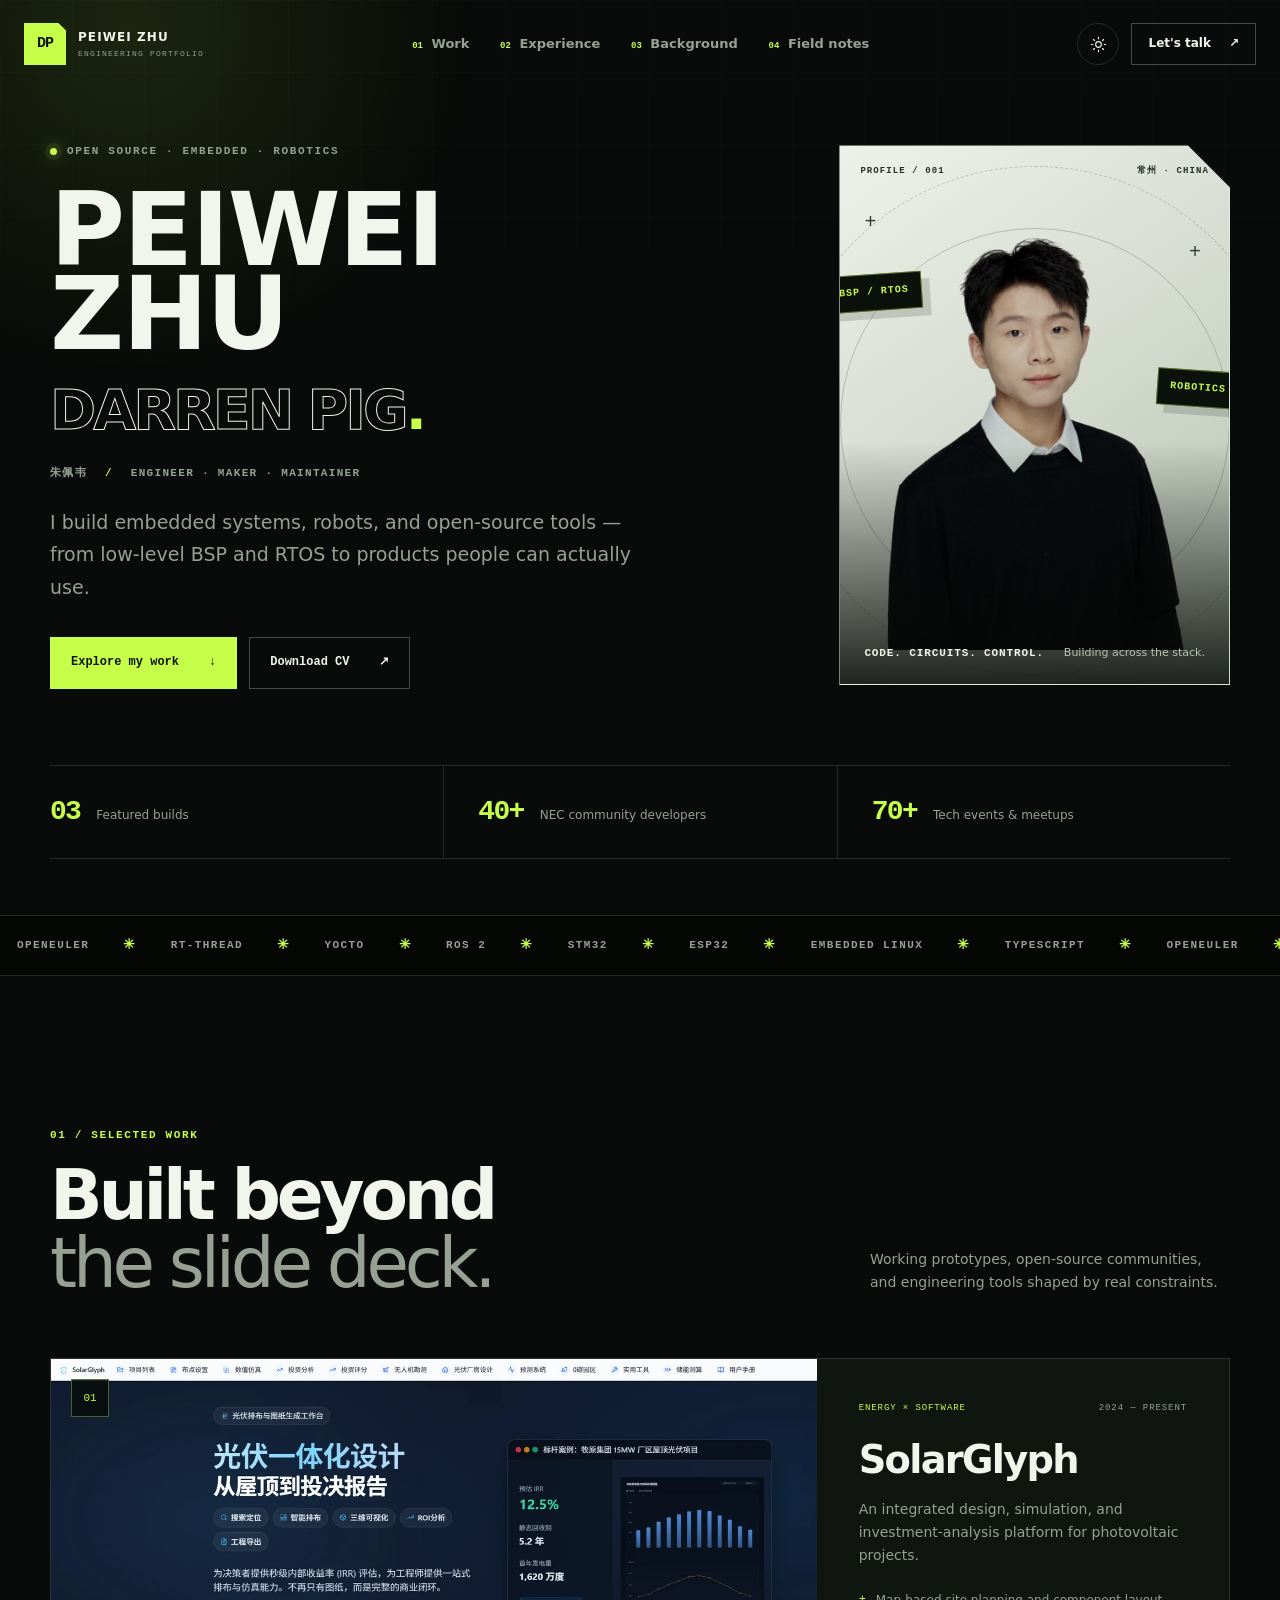
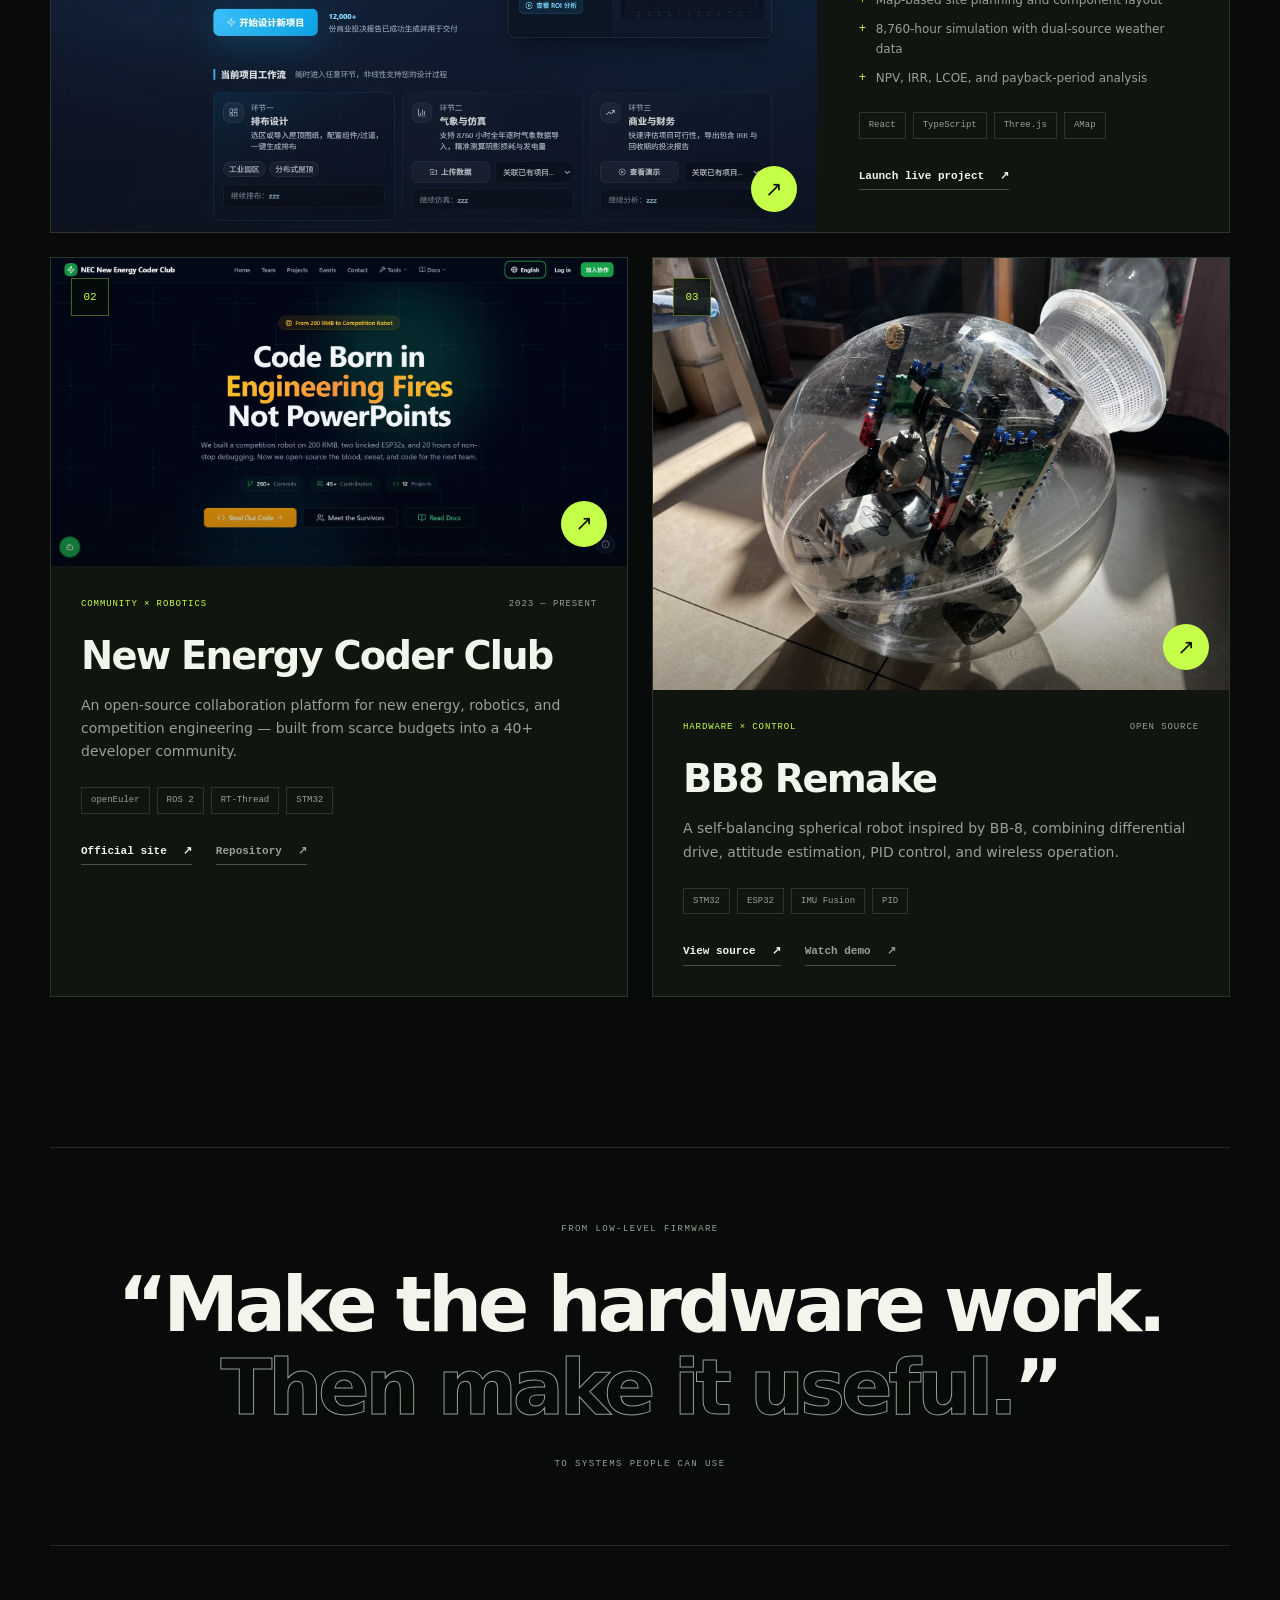
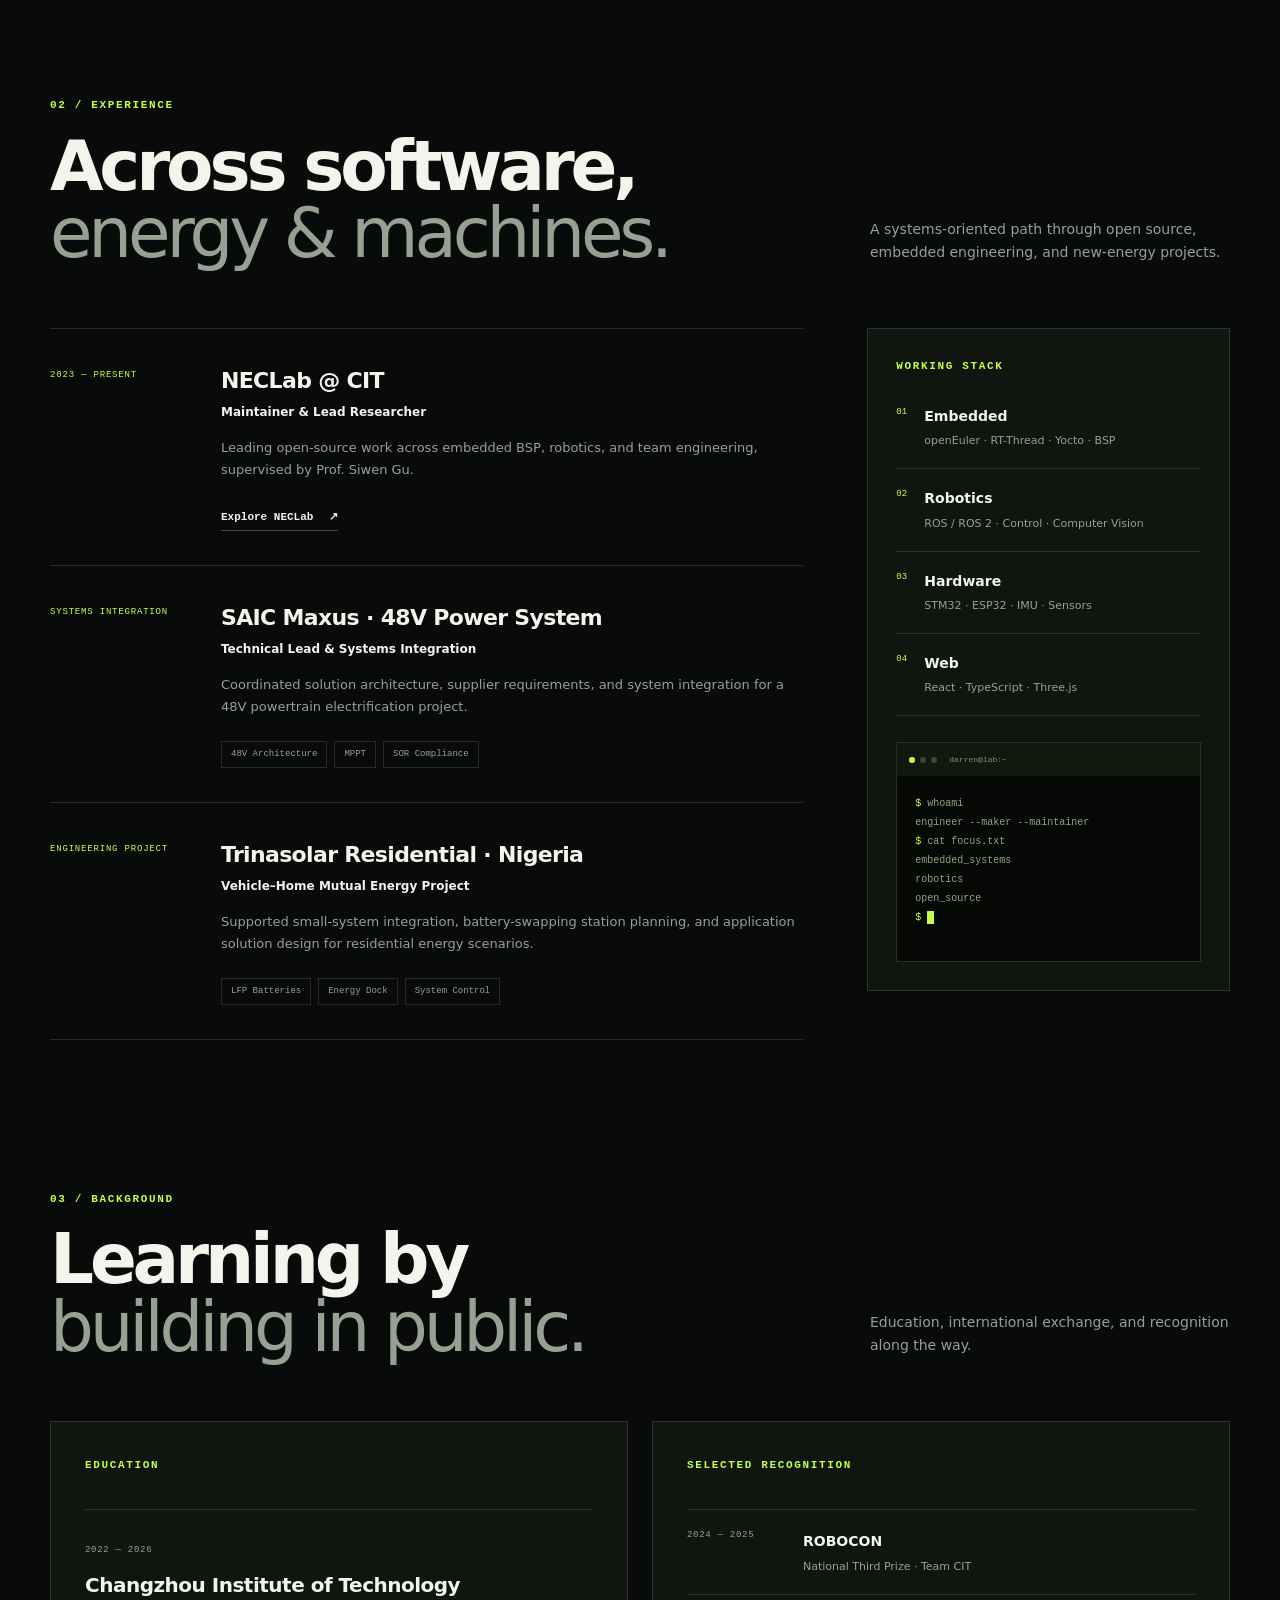
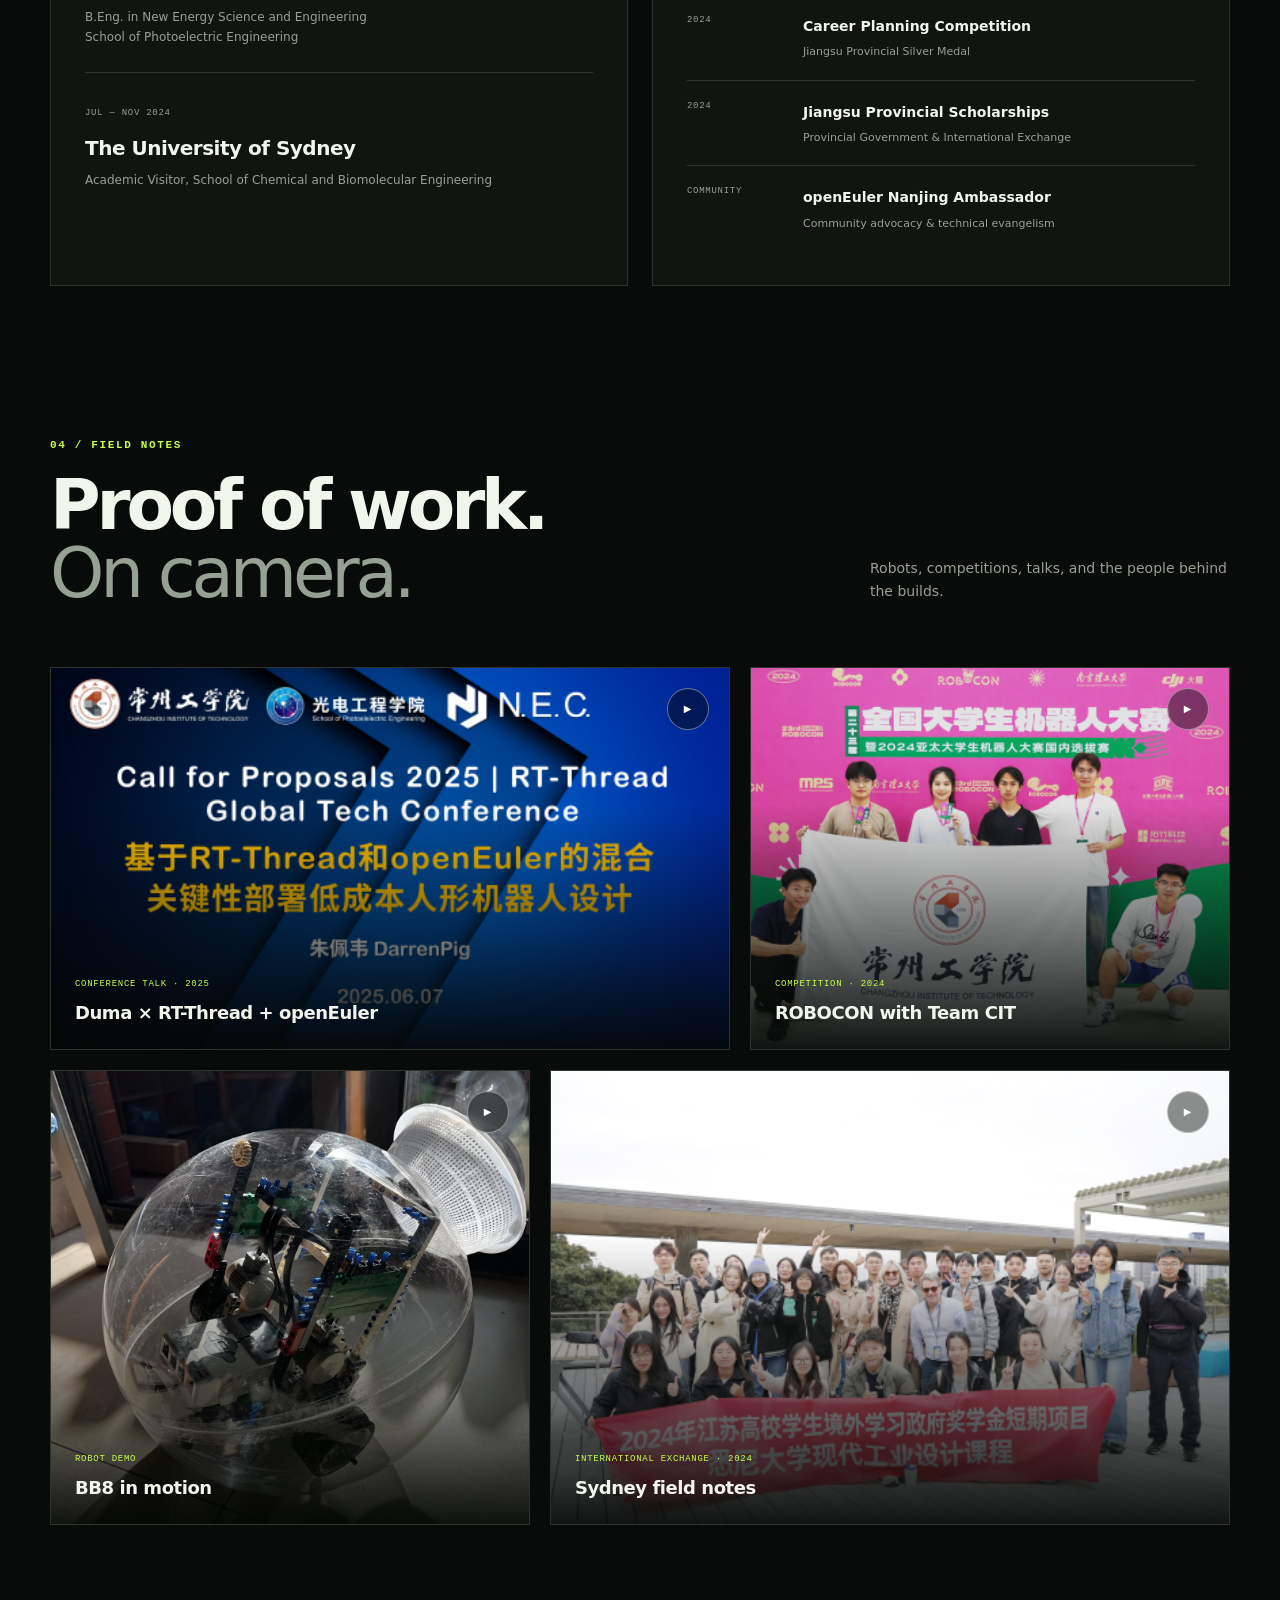
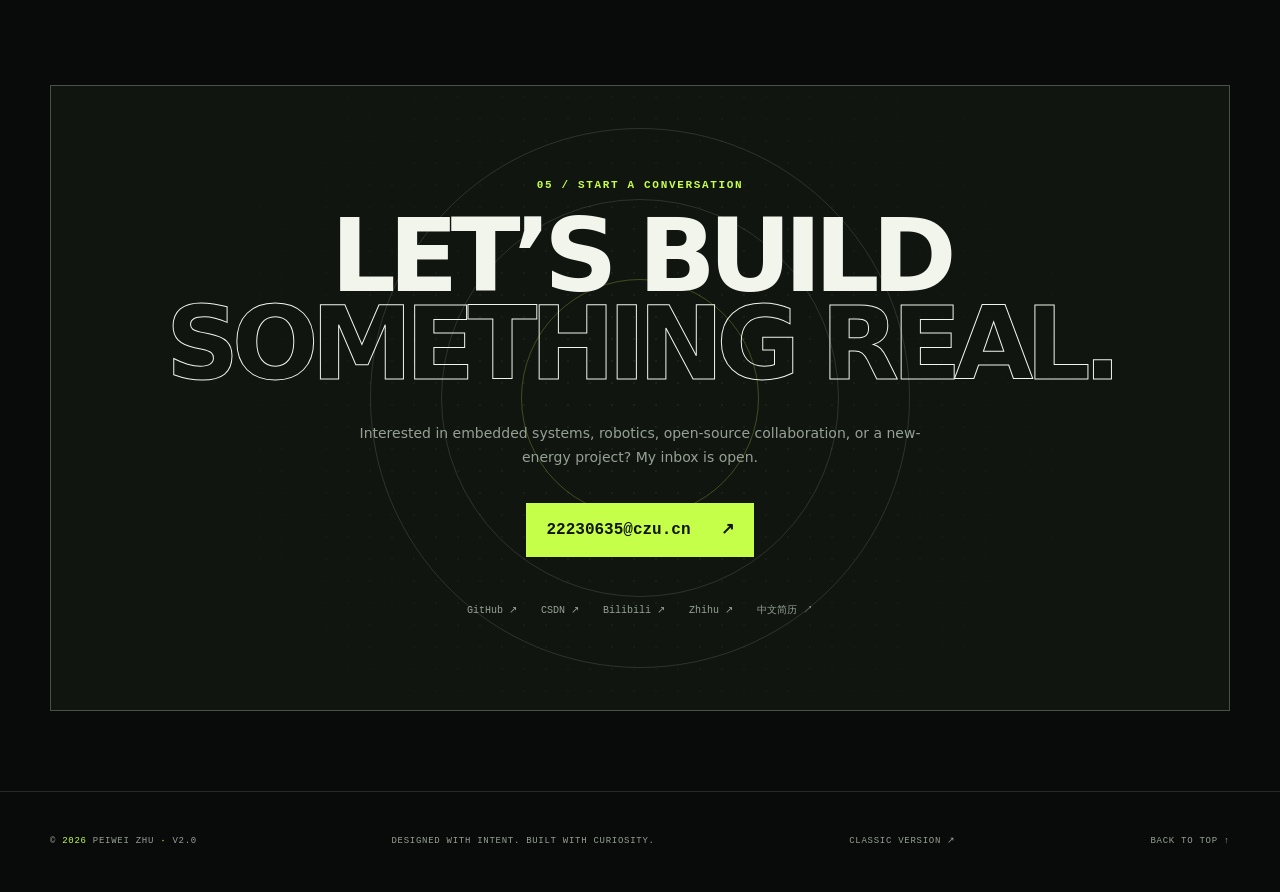
==== v2/index.html @ 0e28ee90 "feat: publish V2 homepage at /v2/" ====
<!doctype html>
<html lang="en" data-theme="dark">
<head>
  <meta charset="utf-8">
  <meta name="viewport" content="width=device-width, initial-scale=1">
  <meta name="theme-color" content="#080b09">
  <meta name="description" content="Peiwei Zhu (Darren Pig) builds embedded systems, robots, and open-source tools across BSP, RTOS, openEuler, RT-Thread, and new energy.">
  <meta name="keywords" content="Peiwei Zhu, Darren Pig, 朱佩韦, Embedded BSP, Robotics, openEuler, RT-Thread, Yocto, New Energy">
  <meta property="og:type" content="website">
  <meta property="og:title" content="Peiwei Zhu — Embedded Systems & Robotics">
  <meta property="og:description" content="Code. Circuits. Control. Explore selected engineering builds by Peiwei Zhu (Darren Pig).">
  <meta property="og:url" content="https://darrenpig.github.io/v2/">
  <meta property="og:image" content="https://darrenpig.github.io/v2/assets/portrait.jpg">
  <meta name="twitter:card" content="summary_large_image">
  <link rel="canonical" href="https://darrenpig.github.io/v2/">
  <link rel="icon" href="assets/favicon.svg" type="image/svg+xml">
  <link rel="preload" href="assets/portrait.jpg" as="image">
  <link rel="stylesheet" href="styles.css">
  <title>Peiwei Zhu — Embedded Systems & Robotics</title>
  <script>
    document.documentElement.classList.add('js');
    try {
      const saved = localStorage.getItem('darren-theme');
      if (saved) document.documentElement.dataset.theme = saved;
    } catch (_) {}
  </script>
  <script defer src="script.js" onerror="document.documentElement.classList.remove('js')"></script>
</head>
<body>
  <a class="skip-link" href="#main">Skip to content</a>
  <div class="scroll-progress" aria-hidden="true"></div>
  <div class="page-grid" aria-hidden="true"></div>
  <div class="cursor-glow" aria-hidden="true"></div>

  <header class="site-header">
    <div class="nav-shell">
      <a class="brand" href="#top" aria-label="Peiwei Zhu, back to top">
        <span class="brand-mark">DP</span>
        <span class="brand-copy">PEIWEI ZHU<small>ENGINEERING PORTFOLIO</small></span>
      </a>
      <nav class="primary-nav" id="primary-nav" aria-label="Primary navigation">
        <a href="#work"><span>01</span> Work</a>
        <a href="#experience"><span>02</span> Experience</a>
        <a href="#background"><span>03</span> Background</a>
        <a href="#field-notes"><span>04</span> Field notes</a>
      </nav>
      <div class="nav-actions">
        <button class="icon-button theme-toggle" type="button" aria-label="Switch to light theme" title="Switch theme">
          <svg class="theme-sun" viewBox="0 0 24 24" aria-hidden="true"><circle cx="12" cy="12" r="4"/><path d="M12 2v2M12 20v2M4.93 4.93l1.42 1.42M17.66 17.66l1.41 1.41M2 12h2M20 12h2M4.93 19.07l1.42-1.42M17.66 6.34l1.41-1.41"/></svg>
          <svg class="theme-moon" viewBox="0 0 24 24" aria-hidden="true"><path d="M21 12.8A9 9 0 1 1 11.2 3 7 7 0 0 0 21 12.8Z"/></svg>
        </button>
        <a class="nav-contact" href="#contact">Let's talk <span aria-hidden="true">↗</span></a>
        <button class="menu-toggle" type="button" aria-expanded="false" aria-controls="primary-nav" aria-label="Open menu">
          <span></span><span></span>
        </button>
      </div>
    </div>
  </header>

  <main id="main">
    <section class="hero shell" id="top" aria-labelledby="hero-title">
      <div class="hero-copy reveal">
        <p class="eyebrow"><span class="status-dot"></span> OPEN SOURCE · EMBEDDED · ROBOTICS</p>
        <h1 id="hero-title">
          <span class="hero-name">PEIWEI<br>ZHU</span>
          <span class="hero-alias">DARREN PIG<span class="accent">.</span></span>
        </h1>
        <p class="hero-chinese">朱佩韦 <span>/</span> ENGINEER · MAKER · MAINTAINER</p>
        <p class="hero-intro">I build embedded systems, robots, and open-source tools — from low-level BSP and RTOS to products people can actually use.</p>
        <div class="hero-actions">
          <a class="button button-primary" href="#work">Explore my work <span aria-hidden="true">↓</span></a>
          <a class="button button-ghost" href="https://darrenpig.github.io/files/Peiwei.%20Zhu-resume.pdf" target="_blank" rel="noopener">Download CV <span aria-hidden="true">↗</span></a>
        </div>
      </div>

      <div class="hero-visual reveal" data-delay="120">
        <div class="portrait-card" data-spotlight>
          <div class="portrait-topline"><span>PROFILE / 001</span><span>常州 · CHINA</span></div>
          <div class="portrait-orbit orbit-one" aria-hidden="true"></div>
          <div class="portrait-orbit orbit-two" aria-hidden="true"></div>
          <div class="portrait-cross cross-one" aria-hidden="true">+</div>
          <div class="portrait-cross cross-two" aria-hidden="true">+</div>
          <img class="portrait" src="assets/portrait.jpg" width="500" height="500" alt="Portrait of Peiwei Zhu">
          <div class="floating-tag tag-bsp">BSP / RTOS</div>
          <div class="floating-tag tag-robotics">ROBOTICS</div>
          <div class="portrait-caption"><strong>CODE. CIRCUITS. CONTROL.</strong><span>Building across the stack.</span></div>
        </div>
      </div>

      <dl class="hero-stats reveal" data-delay="200">
        <div><dt><span data-counter="3" data-pad="2">03</span></dt><dd>Featured builds</dd></div>
        <div><dt><span data-counter="40">40</span>+</dt><dd>NEC community developers</dd></div>
        <div><dt><span data-counter="70">70</span>+</dt><dd>Tech events & meetups</dd></div>
      </dl>
    </section>

    <div class="tech-ticker" aria-label="Technologies I work with">
      <div class="ticker-track">
        <div class="ticker-group">
          <span>OPENEULER</span><i>✳</i><span>RT-THREAD</span><i>✳</i><span>YOCTO</span><i>✳</i><span>ROS 2</span><i>✳</i><span>STM32</span><i>✳</i><span>ESP32</span><i>✳</i><span>EMBEDDED LINUX</span><i>✳</i><span>TYPESCRIPT</span><i>✳</i>
        </div>
        <div class="ticker-group" aria-hidden="true">
          <span>OPENEULER</span><i>✳</i><span>RT-THREAD</span><i>✳</i><span>YOCTO</span><i>✳</i><span>ROS 2</span><i>✳</i><span>STM32</span><i>✳</i><span>ESP32</span><i>✳</i><span>EMBEDDED LINUX</span><i>✳</i><span>TYPESCRIPT</span><i>✳</i>
        </div>
      </div>
    </div>

    <section class="section shell" id="work" aria-labelledby="work-title">
      <header class="section-header reveal">
        <div><p class="section-kicker">01 / SELECTED WORK</p><h2 id="work-title">Built beyond<br><span>the slide deck.</span></h2></div>
        <p>Working prototypes, open-source communities, and engineering tools shaped by real constraints.</p>
      </header>

      <div class="project-grid">
        <article class="project-card project-featured reveal" data-spotlight>
          <a class="project-media" href="https://solarglyph.newenergycoder.club/" target="_blank" rel="noopener" aria-label="Open SolarGlyph live demo">
            <img src="assets/solarglyph.webp" width="1600" height="858" alt="SolarGlyph photovoltaic design and simulation dashboard" loading="lazy">
            <span class="project-number">01</span><span class="media-arrow" aria-hidden="true">↗</span>
          </a>
          <div class="project-body">
            <p class="project-meta"><span>ENERGY × SOFTWARE</span><span>2024 — PRESENT</span></p>
            <h3>SolarGlyph</h3>
            <p class="project-lead">An integrated design, simulation, and investment-analysis platform for photovoltaic projects.</p>
            <ul class="project-highlights">
              <li>Map-based site planning and component layout</li>
              <li>8,760-hour simulation with dual-source weather data</li>
              <li>NPV, IRR, LCOE, and payback-period analysis</li>
            </ul>
            <div class="tag-list"><span>React</span><span>TypeScript</span><span>Three.js</span><span>AMap</span></div>
            <a class="text-link" href="https://solarglyph.newenergycoder.club/" target="_blank" rel="noopener">Launch live project <span aria-hidden="true">↗</span></a>
          </div>
        </article>

        <article class="project-card reveal" data-spotlight>
          <a class="project-media" href="https://www.newenergycoder.club/" target="_blank" rel="noopener" aria-label="Open New Energy Coder Club website">
            <img src="assets/nec.webp" width="1600" height="857" alt="New Energy Coder Club open-source community website" loading="lazy">
            <span class="project-number">02</span><span class="media-arrow" aria-hidden="true">↗</span>
          </a>
          <div class="project-body">
            <p class="project-meta"><span>COMMUNITY × ROBOTICS</span><span>2023 — PRESENT</span></p>
            <h3>New Energy Coder Club</h3>
            <p>An open-source collaboration platform for new energy, robotics, and competition engineering — built from scarce budgets into a 40+ developer community.</p>
            <div class="tag-list"><span>openEuler</span><span>ROS 2</span><span>RT-Thread</span><span>STM32</span></div>
            <div class="project-links">
              <a class="text-link" href="https://www.newenergycoder.club/" target="_blank" rel="noopener">Official site <span aria-hidden="true">↗</span></a>
              <a class="text-link muted-link" href="https://gitee.com/darrenpig/new_energy_coder_club" target="_blank" rel="noopener">Repository <span aria-hidden="true">↗</span></a>
            </div>
          </div>
        </article>

        <article class="project-card reveal" data-delay="100" data-spotlight>
          <a class="project-media" href="https://github.com/Darrenpig/BB8-Remake" target="_blank" rel="noopener" aria-label="Open BB8 Remake repository">
            <img src="assets/bb8.webp" width="1600" height="1200" alt="BB-8 spherical robot hardware prototype" loading="lazy">
            <span class="project-number">03</span><span class="media-arrow" aria-hidden="true">↗</span>
          </a>
          <div class="project-body">
            <p class="project-meta"><span>HARDWARE × CONTROL</span><span>OPEN SOURCE</span></p>
            <h3>BB8 Remake</h3>
            <p>A self-balancing spherical robot inspired by BB-8, combining differential drive, attitude estimation, PID control, and wireless operation.</p>
            <div class="tag-list"><span>STM32</span><span>ESP32</span><span>IMU Fusion</span><span>PID</span></div>
            <div class="project-links">
              <a class="text-link" href="https://github.com/Darrenpig/BB8-Remake" target="_blank" rel="noopener">View source <span aria-hidden="true">↗</span></a>
              <a class="text-link muted-link" href="https://www.bilibili.com/video/BV1PV4y197Zo/" target="_blank" rel="noopener">Watch demo <span aria-hidden="true">↗</span></a>
            </div>
          </div>
        </article>
      </div>
    </section>

    <section class="statement shell reveal" aria-label="Engineering philosophy">
      <p>FROM LOW-LEVEL FIRMWARE</p>
      <blockquote>“Make the hardware work.<br><span>Then make it useful.</span>”</blockquote>
      <p>TO SYSTEMS PEOPLE CAN USE</p>
    </section>

    <section class="section shell" id="experience" aria-labelledby="experience-title">
      <header class="section-header reveal">
        <div><p class="section-kicker">02 / EXPERIENCE</p><h2 id="experience-title">Across software,<br><span>energy & machines.</span></h2></div>
        <p>A systems-oriented path through open source, embedded engineering, and new-energy projects.</p>
      </header>
      <div class="experience-layout">
        <div class="timeline">
          <article class="timeline-item reveal">
            <p class="timeline-date">2023 — PRESENT</p>
            <div><h3>NECLab @ CIT</h3><p class="role">Maintainer & Lead Researcher</p><p>Leading open-source work across embedded BSP, robotics, and team engineering, supervised by Prof. Siwen Gu.</p><a class="text-link" href="https://gitee.com/darrenpig/new_energy_coder_club" target="_blank" rel="noopener">Explore NECLab <span aria-hidden="true">↗</span></a></div>
          </article>
          <article class="timeline-item reveal">
            <p class="timeline-date">SYSTEMS INTEGRATION</p>
            <div><h3>SAIC Maxus · 48V Power System</h3><p class="role">Technical Lead & Systems Integration</p><p>Coordinated solution architecture, supplier requirements, and system integration for a 48V powertrain electrification project.</p><div class="tag-list"><span>48V Architecture</span><span>MPPT</span><span>SOR Compliance</span></div></div>
          </article>
          <article class="timeline-item reveal">
            <p class="timeline-date">ENGINEERING PROJECT</p>
            <div><h3>Trinasolar Residential · Nigeria</h3><p class="role">Vehicle–Home Mutual Energy Project</p><p>Supported small-system integration, battery-swapping station planning, and application solution design for residential energy scenarios.</p><div class="tag-list"><span>LFP Batteries</span><span>Energy Dock</span><span>System Control</span></div></div>
          </article>
        </div>
        <aside class="stack-panel reveal" data-delay="120">
          <p class="section-kicker">WORKING STACK</p>
          <div class="stack-row"><span>01</span><strong>Embedded</strong><p>openEuler · RT-Thread · Yocto · BSP</p></div>
          <div class="stack-row"><span>02</span><strong>Robotics</strong><p>ROS / ROS 2 · Control · Computer Vision</p></div>
          <div class="stack-row"><span>03</span><strong>Hardware</strong><p>STM32 · ESP32 · IMU · Sensors</p></div>
          <div class="stack-row"><span>04</span><strong>Web</strong><p>React · TypeScript · Three.js</p></div>
          <div class="terminal" aria-label="Terminal-style profile summary">
            <div class="terminal-bar"><i></i><i></i><i></i><span>darren@lab:~</span></div>
            <code><span>$</span> whoami<br>engineer --maker --maintainer<br><span>$</span> cat focus.txt<br>embedded_systems<br>robotics<br>open_source<br><span>$</span> <b class="terminal-cursor"></b></code>
          </div>
        </aside>
      </div>
    </section>

    <section class="section shell" id="background" aria-labelledby="background-title">
      <header class="section-header reveal">
        <div><p class="section-kicker">03 / BACKGROUND</p><h2 id="background-title">Learning by<br><span>building in public.</span></h2></div>
        <p>Education, international exchange, and recognition along the way.</p>
      </header>
      <div class="background-grid">
        <article class="background-card reveal" data-spotlight>
          <p class="card-label">EDUCATION</p>
          <div class="background-item"><span>2022 — 2026</span><h3>Changzhou Institute of Technology</h3><p>B.Eng. in New Energy Science and Engineering<br>School of Photoelectric Engineering</p></div>
          <div class="background-item"><span>JUL — NOV 2024</span><h3>The University of Sydney</h3><p>Academic Visitor, School of Chemical and Biomolecular Engineering</p></div>
        </article>
        <article class="background-card reveal" data-delay="100" data-spotlight>
          <p class="card-label">SELECTED RECOGNITION</p>
          <ul class="award-list">
            <li><span>2024 — 2025</span><div><strong>ROBOCON</strong><p>National Third Prize · Team CIT</p></div></li>
            <li><span>2024</span><div><strong>Career Planning Competition</strong><p>Jiangsu Provincial Silver Medal</p></div></li>
            <li><span>2024</span><div><strong>Jiangsu Provincial Scholarships</strong><p>Provincial Government & International Exchange</p></div></li>
            <li><span>COMMUNITY</span><div><strong>openEuler Nanjing Ambassador</strong><p>Community advocacy & technical evangelism</p></div></li>
          </ul>
        </article>
      </div>
    </section>

    <section class="section shell" id="field-notes" aria-labelledby="notes-title">
      <header class="section-header reveal">
        <div><p class="section-kicker">04 / FIELD NOTES</p><h2 id="notes-title">Proof of work.<br><span>On camera.</span></h2></div>
        <p>Robots, competitions, talks, and the people behind the builds.</p>
      </header>
      <div class="media-grid">
        <a class="media-card media-wide reveal" href="https://www.bilibili.com/video/BV13vMczoEGP" target="_blank" rel="noopener">
          <img src="assets/duma.png" width="500" height="281" alt="Duma humanoid robot conference presentation" loading="lazy"><span class="media-overlay"><small>CONFERENCE TALK · 2025</small><strong>Duma × RT-Thread + openEuler</strong></span><span class="play-button" aria-hidden="true">▶</span>
        </a>
        <a class="media-card reveal" data-delay="80" href="https://www.bilibili.com/video/BV19KHQejEms/" target="_blank" rel="noopener">
          <img src="assets/robocon.png" width="500" height="333" alt="CIT team at the 2024 ROBOCON competition" loading="lazy"><span class="media-overlay"><small>COMPETITION · 2024</small><strong>ROBOCON with Team CIT</strong></span><span class="play-button" aria-hidden="true">▶</span>
        </a>
        <a class="media-card reveal" href="https://www.bilibili.com/video/BV1PV4y197Zo/" target="_blank" rel="noopener">
          <img src="assets/bb8.webp" width="1600" height="1200" alt="BB-8 robot motion-control demonstration" loading="lazy"><span class="media-overlay"><small>ROBOT DEMO</small><strong>BB8 in motion</strong></span><span class="play-button" aria-hidden="true">▶</span>
        </a>
        <a class="media-card media-wide reveal" data-delay="80" href="https://www.bilibili.com/video/BV1hgHQeCEQu/" target="_blank" rel="noopener">
          <img src="assets/sydney.png" width="500" height="334" alt="International exchange program at the University of Sydney" loading="lazy"><span class="media-overlay"><small>INTERNATIONAL EXCHANGE · 2024</small><strong>Sydney field notes</strong></span><span class="play-button" aria-hidden="true">▶</span>
        </a>
      </div>
    </section>

    <section class="contact-section shell reveal" id="contact" aria-labelledby="contact-title">
      <div class="contact-orbit" aria-hidden="true"></div>
      <p class="section-kicker">05 / START A CONVERSATION</p>
      <h2 id="contact-title">LET’S BUILD<br><span>SOMETHING REAL.</span></h2>
      <p>Interested in embedded systems, robotics, open-source collaboration, or a new-energy project? My inbox is open.</p>
      <a class="contact-email" href="mailto:22230635@czu.cn">22230635@czu.cn <span aria-hidden="true">↗</span></a>
      <div class="social-links" aria-label="Social profiles">
        <a href="https://github.com/Darrenpig" target="_blank" rel="noopener">GitHub ↗</a>
        <a href="https://darrenpig.blog.csdn.net/" target="_blank" rel="noopener">CSDN ↗</a>
        <a href="https://space.bilibili.com/438904165" target="_blank" rel="noopener">Bilibili ↗</a>
        <a href="https://www.zhihu.com/people/zhu-pei-wei-93" target="_blank" rel="noopener">Zhihu ↗</a>
        <a href="https://darrenpig.github.io/files/%E6%9C%B1%E4%BD%A9%E9%9F%A6-%E4%B8%AD%E6%96%87%E7%AE%80%E5%8E%86.pdf" target="_blank" rel="noopener">中文简历 ↗</a>
      </div>
    </section>
  </main>

  <footer class="site-footer">
    <div class="shell"><p>© <span id="year">2026</span> PEIWEI ZHU <span>·</span> V2.0</p><p>DESIGNED WITH INTENT. BUILT WITH CURIOSITY.</p><a href="../">CLASSIC VERSION ↗</a><a href="#top">BACK TO TOP ↑</a></div>
  </footer>
</body>
</html>
---- v2/styles.css ----
@charset "UTF-8";

:root {
  color-scheme: dark;
  --bg: #080b09;
  --bg-deep: #050705;
  --surface: #101510;
  --surface-raised: #151c15;
  --text: #f1f5ec;
  --muted: #96a194;
  --accent: #c6ff4a;
  --accent-ink: #101507;
  --line: rgba(220, 239, 213, 0.14);
  --line-strong: rgba(220, 239, 213, 0.28);
  --glass: rgba(8, 11, 9, 0.78);
  --shadow: 0 30px 80px rgba(0, 0, 0, 0.34);
  --font-sans: Inter, "SF Pro Display", "PingFang SC", "Microsoft YaHei", system-ui, -apple-system, sans-serif;
  --font-mono: "SFMono-Regular", Consolas, "Liberation Mono", monospace;
  --shell: 1180px;
}

html[data-theme="light"] {
  color-scheme: light;
  --bg: #f1f4ec;
  --bg-deep: #e9ede2;
  --surface: #fafcf7;
  --surface-raised: #ffffff;
  --text: #141912;
  --muted: #626d5d;
  --accent: #5b8300;
  --accent-ink: #f7ffea;
  --line: rgba(31, 45, 25, 0.14);
  --line-strong: rgba(31, 45, 25, 0.28);
  --glass: rgba(241, 244, 236, 0.82);
  --shadow: 0 30px 80px rgba(38, 48, 30, 0.12);
}

* { box-sizing: border-box; }
html { scroll-behavior: smooth; scroll-padding-top: 100px; }
body {
  margin: 0;
  overflow-x: hidden;
  background: var(--bg);
  color: var(--text);
  font-family: var(--font-sans);
  font-size: 16px;
  line-height: 1.65;
  -webkit-font-smoothing: antialiased;
  transition: background-color 250ms ease, color 250ms ease;
}
body.menu-open { overflow: hidden; }
::selection { background: var(--accent); color: var(--accent-ink); }
a { color: inherit; text-decoration: none; }
button, a { -webkit-tap-highlight-color: transparent; }
button { color: inherit; font: inherit; }
img { display: block; max-width: 100%; }
p, h1, h2, h3, blockquote, dl, dd { margin: 0; }
ul { margin: 0; padding: 0; }

.skip-link {
  position: fixed;
  top: 12px;
  left: 12px;
  z-index: 200;
  padding: 10px 16px;
  transform: translateY(-160%);
  background: var(--accent);
  color: var(--accent-ink);
  font-weight: 800;
}
.skip-link:focus { transform: translateY(0); }
:focus-visible { outline: 2px solid var(--accent); outline-offset: 5px; }

.shell { width: min(var(--shell), calc(100% - 48px)); margin-inline: auto; }
.accent { color: var(--accent); }
.page-grid {
  position: fixed;
  inset: 0;
  z-index: -3;
  pointer-events: none;
  background-image: linear-gradient(var(--line) 1px, transparent 1px), linear-gradient(90deg, var(--line) 1px, transparent 1px);
  background-size: 72px 72px;
  opacity: 0.15;
  mask-image: linear-gradient(to bottom, black, transparent 75%);
}
body::before {
  content: "";
  position: fixed;
  width: 720px;
  height: 720px;
  top: -330px;
  left: -230px;
  z-index: -2;
  border-radius: 50%;
  background: radial-gradient(circle, rgba(198, 255, 74, 0.11), transparent 68%);
  pointer-events: none;
}
.cursor-glow {
  position: fixed;
  width: 420px;
  height: 420px;
  left: 0;
  top: 0;
  z-index: -1;
  border-radius: 50%;
  background: radial-gradient(circle, rgba(198, 255, 74, 0.055), transparent 68%);
  transform: translate3d(-50%, -50%, 0);
  pointer-events: none;
  opacity: 0;
  transition: opacity 300ms ease;
}
.scroll-progress {
  position: fixed;
  inset: 0 auto auto 0;
  z-index: 120;
  width: 0;
  height: 2px;
  background: var(--accent);
  box-shadow: 0 0 16px var(--accent);
}

.site-header {
  position: fixed;
  inset: 0 0 auto;
  z-index: 100;
  border-bottom: 1px solid transparent;
  transition: background 250ms ease, border-color 250ms ease;
}
.site-header.scrolled { background: var(--glass); border-color: var(--line); backdrop-filter: blur(18px); }
.nav-shell { width: min(1320px, calc(100% - 48px)); height: 88px; margin-inline: auto; display: flex; align-items: center; justify-content: space-between; gap: 32px; }
.brand { display: inline-flex; align-items: center; gap: 12px; flex-shrink: 0; }
.brand-mark { display: grid; place-items: center; width: 42px; height: 42px; background: var(--accent); color: var(--accent-ink); font-family: var(--font-mono); font-weight: 900; font-size: 15px; letter-spacing: -1px; clip-path: polygon(0 0, 82% 0, 100% 18%, 100% 100%, 0 100%); }
.brand-copy { font-size: 12px; font-weight: 850; letter-spacing: 0.09em; line-height: 1.2; }
.brand-copy small { display: block; margin-top: 5px; color: var(--muted); font-family: var(--font-mono); font-size: 8px; font-weight: 500; letter-spacing: 0.15em; }
.primary-nav { display: flex; align-items: center; gap: clamp(18px, 2.4vw, 38px); }
.primary-nav a { position: relative; color: var(--muted); font-size: 13px; font-weight: 650; transition: color 180ms ease; }
.primary-nav a span { margin-right: 4px; color: var(--accent); font-family: var(--font-mono); font-size: 9px; }
.primary-nav a::after { content: ""; position: absolute; right: 0; bottom: -8px; left: 0; height: 1px; background: var(--accent); transform: scaleX(0); transform-origin: right; transition: transform 180ms ease; }
.primary-nav a:hover, .primary-nav a.active { color: var(--text); }
.primary-nav a:hover::after, .primary-nav a.active::after { transform: scaleX(1); transform-origin: left; }
.nav-actions { display: flex; align-items: center; gap: 12px; }
.icon-button { display: grid; place-items: center; width: 42px; height: 42px; padding: 0; border: 1px solid var(--line); border-radius: 50%; background: transparent; cursor: pointer; transition: border-color 180ms ease, background 180ms ease; }
.icon-button:hover { border-color: var(--accent); background: var(--surface); }
.icon-button svg { width: 17px; height: 17px; fill: none; stroke: currentColor; stroke-width: 1.6; stroke-linecap: round; stroke-linejoin: round; }
.theme-moon { display: none; }
html[data-theme="light"] .theme-sun { display: none; }
html[data-theme="light"] .theme-moon { display: block; }
.nav-contact { display: inline-flex; align-items: center; gap: 18px; padding: 10px 16px; border: 1px solid var(--line-strong); font-size: 12px; font-weight: 750; transition: background 180ms ease, color 180ms ease; }
.nav-contact:hover { background: var(--accent); color: var(--accent-ink); border-color: var(--accent); }
.menu-toggle { display: none; width: 44px; height: 44px; padding: 0; border: 0; background: transparent; cursor: pointer; }
.menu-toggle span { display: block; width: 23px; height: 1px; margin: 7px auto; background: currentColor; transition: transform 200ms ease; }
.menu-toggle[aria-expanded="true"] span:first-child { transform: translateY(4px) rotate(45deg); }
.menu-toggle[aria-expanded="true"] span:last-child { transform: translateY(-4px) rotate(-45deg); }

.hero { position: relative; display: grid; grid-template-columns: minmax(0, 1.3fr) minmax(330px, 0.7fr); gap: 64px; align-items: center; min-height: 100svh; padding-top: 142px; padding-bottom: 56px; }
.eyebrow, .section-kicker, .card-label { color: var(--muted); font-family: var(--font-mono); font-size: 11px; font-weight: 600; letter-spacing: 0.15em; }
.eyebrow { display: flex; align-items: center; gap: 10px; margin-bottom: 28px; }
.status-dot { width: 7px; height: 7px; border-radius: 50%; background: var(--accent); box-shadow: 0 0 0 5px rgba(198, 255, 74, 0.08), 0 0 18px rgba(198, 255, 74, 0.6); animation: pulse 2.6s ease-in-out infinite; }
@keyframes pulse { 50% { opacity: 0.45; box-shadow: 0 0 0 9px rgba(198, 255, 74, 0); } }
.hero h1 { font-weight: 900; letter-spacing: -0.075em; line-height: 0.82; text-transform: uppercase; }
.hero-name { display: block; font-size: clamp(76px, 8vw, 126px); }
.hero-alias { display: block; margin-top: 26px; color: transparent; font-size: clamp(40px, 4.35vw, 68px); letter-spacing: -0.055em; line-height: 1; -webkit-text-stroke: 1px var(--text); }
.hero-alias .accent { -webkit-text-stroke: 0; }
.hero-chinese { margin-top: 26px; color: var(--muted); font-family: var(--font-mono); font-size: 11px; font-weight: 600; letter-spacing: 0.12em; }
.hero-chinese span { margin-inline: 10px; color: var(--accent); }
.hero-intro { max-width: 600px; margin-top: 24px; color: var(--muted); font-size: clamp(16px, 1.5vw, 19px); line-height: 1.7; }
.hero-actions { display: flex; flex-wrap: wrap; gap: 12px; margin-top: 34px; }
.button { display: inline-flex; align-items: center; justify-content: space-between; gap: 30px; min-height: 52px; padding: 13px 20px; border: 1px solid var(--line-strong); font-family: var(--font-mono); font-size: 12px; font-weight: 700; transition: transform 180ms ease, background 180ms ease, border-color 180ms ease; }
.button:hover { transform: translateY(-3px); }
.button-primary { background: var(--accent); color: var(--accent-ink); border-color: var(--accent); }
.button-primary:hover { box-shadow: 0 12px 36px rgba(198, 255, 74, 0.12); }
.button-ghost:hover { border-color: var(--accent); }

.hero-visual { position: relative; }
.portrait-card { position: relative; isolation: isolate; min-height: 540px; overflow: hidden; border: 1px solid var(--line-strong); background: linear-gradient(145deg, #eef1e9, #b9c3b3); box-shadow: var(--shadow); clip-path: polygon(0 0, calc(100% - 42px) 0, 100% 42px, 100% 100%, 0 100%); }
.portrait-card::before { content: ""; position: absolute; inset: 0; z-index: 3; pointer-events: none; background: linear-gradient(to bottom, transparent 55%, rgba(5, 9, 6, 0.86)); }
.portrait-card::after, .project-card::after, .background-card::after { content: ""; position: absolute; inset: 0; z-index: 5; pointer-events: none; opacity: 0; background: radial-gradient(420px circle at var(--spot-x, 50%) var(--spot-y, 50%), rgba(198, 255, 74, 0.11), transparent 46%); transition: opacity 200ms ease; }
.portrait-card:hover::after, .project-card:hover::after, .background-card:hover::after { opacity: 1; }
.portrait-topline { position: absolute; inset: 18px 20px auto; z-index: 6; display: flex; justify-content: space-between; color: #26311f; font-family: var(--font-mono); font-size: 9px; font-weight: 700; letter-spacing: 0.12em; }
.portrait { position: absolute; width: 112%; max-width: none; height: auto; left: 50%; bottom: 34px; z-index: 2; transform: translateX(-50%); filter: saturate(0.8) contrast(1.04); mix-blend-mode: multiply; }
.portrait-orbit { position: absolute; z-index: 1; border: 1px solid rgba(27, 42, 20, 0.22); border-radius: 50%; }
.orbit-one { width: 390px; height: 390px; top: 82px; left: 50%; transform: translateX(-50%); }
.orbit-two { width: 510px; height: 510px; top: 20px; left: 50%; transform: translateX(-50%); border-style: dashed; animation: orbit 36s linear infinite; }
@keyframes orbit { to { transform: translateX(-50%) rotate(360deg); } }
.portrait-cross { position: absolute; z-index: 4; color: #33402d; font-family: var(--font-mono); font-size: 20px; }
.cross-one { top: 60px; left: 24px; }
.cross-two { top: 90px; right: 28px; }
.floating-tag { position: absolute; z-index: 7; padding: 9px 12px; background: #0c120b; color: #c6ff4a; border: 1px solid rgba(198, 255, 74, 0.4); font-family: var(--font-mono); font-size: 10px; font-weight: 700; letter-spacing: 0.1em; box-shadow: 8px 8px 0 rgba(7, 12, 7, 0.15); }
.tag-bsp { top: 128px; left: -14px; transform: rotate(-4deg); }
.tag-robotics { top: 224px; right: -10px; transform: rotate(4deg); }
.portrait-caption { position: absolute; inset: auto 24px 22px; z-index: 6; display: flex; justify-content: space-between; align-items: end; gap: 16px; color: #f2f5ec; }
.portrait-caption strong { font-family: var(--font-mono); font-size: 11px; letter-spacing: 0.08em; }
.portrait-caption span { color: #b9c3b3; font-size: 11px; }
.hero-stats { grid-column: 1 / -1; display: grid; grid-template-columns: repeat(3, 1fr); margin-top: 12px; border-top: 1px solid var(--line); border-bottom: 1px solid var(--line); }
.hero-stats > div { display: flex; align-items: baseline; gap: 16px; padding: 23px 0; }
.hero-stats > div + div { padding-left: 34px; border-left: 1px solid var(--line); }
.hero-stats dt { color: var(--accent); font-family: var(--font-mono); font-size: 28px; font-weight: 700; letter-spacing: -0.06em; }
.hero-stats dd { color: var(--muted); font-size: 12px; }

.tech-ticker { overflow: hidden; border-block: 1px solid var(--line); background: var(--bg-deep); }
.ticker-track { display: flex; width: max-content; animation: ticker 34s linear infinite; }
.ticker-group { display: flex; align-items: center; flex-shrink: 0; gap: 34px; padding: 18px 17px; color: var(--muted); font-family: var(--font-mono); font-size: 11px; font-weight: 600; letter-spacing: 0.13em; }
.ticker-group i { color: var(--accent); font-style: normal; font-size: 14px; }
@keyframes ticker { to { transform: translateX(-50%); } }

.section { padding-top: 150px; }
.section-header { display: flex; justify-content: space-between; align-items: end; gap: 60px; margin-bottom: 60px; }
.section-kicker { margin-bottom: 18px; color: var(--accent); }
.section-header h2 { font-size: clamp(42px, 5.4vw, 74px); font-weight: 820; letter-spacing: -0.06em; line-height: 0.98; }
.section-header h2 span { color: var(--muted); font-weight: 500; }
.section-header > p { max-width: 360px; padding-bottom: 4px; color: var(--muted); font-size: 14px; }

.project-grid { display: grid; grid-template-columns: repeat(2, minmax(0, 1fr)); gap: 24px; }
.project-card { position: relative; isolation: isolate; overflow: hidden; border: 1px solid var(--line); background: var(--surface); transition: transform 250ms ease, border-color 250ms ease; }
.project-card:hover { transform: translateY(-5px); border-color: var(--line-strong); }
.project-featured { grid-column: 1 / -1; display: grid; grid-template-columns: minmax(0, 1.3fr) minmax(320px, 0.7fr); }
.project-media { position: relative; display: block; overflow: hidden; min-height: 260px; background: #0a1012; }
.project-media::after { content: ""; position: absolute; inset: 0; background: linear-gradient(to top, rgba(5, 8, 6, 0.34), transparent 45%); pointer-events: none; }
.project-media img { width: 100%; height: 100%; object-fit: cover; transition: transform 600ms cubic-bezier(.2,.7,.2,1), filter 300ms ease; }
.project-card:hover .project-media img { transform: scale(1.035); }
.project-featured .project-media { min-height: 460px; }
.project-featured .project-media img { object-position: left top; }
.project-number { position: absolute; top: 20px; left: 20px; z-index: 2; display: grid; place-items: center; width: 38px; height: 38px; background: rgba(7, 11, 8, 0.82); color: #c6ff4a; border: 1px solid rgba(198, 255, 74, 0.35); font-family: var(--font-mono); font-size: 11px; backdrop-filter: blur(10px); }
.media-arrow { position: absolute; right: 20px; bottom: 20px; z-index: 2; display: grid; place-items: center; width: 46px; height: 46px; border-radius: 50%; background: #c6ff4a; color: #101507; font-size: 21px; transition: transform 250ms ease; }
.project-media:hover .media-arrow { transform: rotate(45deg); }
.project-body { position: relative; z-index: 6; padding: 30px; }
.project-featured .project-body { display: flex; flex-direction: column; justify-content: center; padding: 42px; }
.project-meta { display: flex; justify-content: space-between; gap: 12px; margin-bottom: 24px; color: var(--muted); font-family: var(--font-mono); font-size: 9px; letter-spacing: 0.1em; }
.project-meta span:first-child { color: var(--accent); }
.project-body h3 { font-size: clamp(27px, 3vw, 42px); letter-spacing: -0.045em; line-height: 1.05; }
.project-body > p:not(.project-meta) { margin-top: 18px; color: var(--muted); font-size: 14px; }
.project-body .project-lead { color: var(--text); font-size: 16px; }
.project-highlights { display: grid; gap: 9px; margin-top: 24px; list-style: none; color: var(--muted); font-size: 12px; }
.project-highlights li { position: relative; padding-left: 17px; }
.project-highlights li::before { content: "+"; position: absolute; left: 0; color: var(--accent); font-family: var(--font-mono); }
.tag-list { display: flex; flex-wrap: wrap; gap: 7px; margin-top: 24px; }
.tag-list span { padding: 5px 9px; border: 1px solid var(--line); color: var(--muted); font-family: var(--font-mono); font-size: 9px; }
.text-link { display: inline-flex; align-items: center; gap: 16px; width: fit-content; margin-top: 28px; padding-bottom: 4px; border-bottom: 1px solid var(--line-strong); font-family: var(--font-mono); font-size: 11px; font-weight: 700; transition: color 180ms ease, border-color 180ms ease; }
.text-link:hover { color: var(--accent); border-color: var(--accent); }
.project-links { display: flex; flex-wrap: wrap; gap: 24px; }
.muted-link { color: var(--muted); }

.statement { margin-top: 150px; padding-block: 74px; border-block: 1px solid var(--line); text-align: center; }
.statement > p { color: var(--muted); font-family: var(--font-mono); font-size: 9px; letter-spacing: 0.16em; }
.statement blockquote { margin-block: 28px; font-size: clamp(38px, 6vw, 76px); font-weight: 780; letter-spacing: -0.055em; line-height: 1.08; }
.statement blockquote span { color: transparent; -webkit-text-stroke: 1px var(--muted); }

.experience-layout { display: grid; grid-template-columns: minmax(0, 1.35fr) minmax(300px, 0.65fr); gap: 64px; align-items: start; }
.timeline { border-top: 1px solid var(--line); }
.timeline-item { display: grid; grid-template-columns: 145px 1fr; gap: 26px; padding-block: 34px; border-bottom: 1px solid var(--line); }
.timeline-date { padding-top: 5px; color: var(--accent); font-family: var(--font-mono); font-size: 9px; letter-spacing: 0.09em; }
.timeline-item h3 { font-size: 22px; letter-spacing: -0.03em; }
.timeline-item .role { margin-top: 4px; color: var(--text); font-size: 12px; font-weight: 650; }
.timeline-item div > p:not(.role) { margin-top: 14px; color: var(--muted); font-size: 13px; }
.stack-panel { position: sticky; top: 120px; padding: 28px; border: 1px solid var(--line); background: var(--surface); }
.stack-panel > .section-kicker { margin-bottom: 12px; }
.stack-row { display: grid; grid-template-columns: 28px 1fr; padding-block: 18px; border-bottom: 1px solid var(--line); }
.stack-row > span { grid-row: 1 / 3; color: var(--accent); font-family: var(--font-mono); font-size: 9px; }
.stack-row strong { font-size: 14px; }
.stack-row p { margin-top: 4px; color: var(--muted); font-size: 11px; }
.terminal { margin-top: 26px; overflow: hidden; background: #050805; border: 1px solid #25321f; }
.terminal-bar { display: flex; align-items: center; gap: 5px; padding: 10px 12px; background: #11180e; }
.terminal-bar i { width: 6px; height: 6px; border-radius: 50%; background: #3a4733; }
.terminal-bar i:first-child { background: #c6ff4a; }
.terminal-bar span { margin-left: 7px; color: #7f8f74; font-family: var(--font-mono); font-size: 8px; }
.terminal code { display: block; min-height: 185px; padding: 18px; color: #91a685; font-family: var(--font-mono); font-size: 10px; line-height: 1.9; }
.terminal code span { color: #c6ff4a; }
.terminal-cursor { display: inline-block; width: 7px; height: 13px; vertical-align: middle; background: #c6ff4a; animation: blink 1s steps(1) infinite; }
@keyframes blink { 50% { opacity: 0; } }

.background-grid { display: grid; grid-template-columns: repeat(2, minmax(0, 1fr)); gap: 24px; }
.background-card { position: relative; isolation: isolate; padding: 34px; border: 1px solid var(--line); background: var(--surface); }
.card-label { position: relative; z-index: 6; margin-bottom: 34px; color: var(--accent); }
.background-item { position: relative; z-index: 6; padding-block: 24px; border-top: 1px solid var(--line); }
.background-item > span, .award-list li > span { color: var(--muted); font-family: var(--font-mono); font-size: 9px; letter-spacing: 0.08em; }
.background-item h3 { margin-top: 12px; font-size: 20px; line-height: 1.3; letter-spacing: -0.025em; }
.background-item p { margin-top: 10px; color: var(--muted); font-size: 12px; }
.award-list { position: relative; z-index: 6; list-style: none; }
.award-list li { display: grid; grid-template-columns: 100px 1fr; gap: 16px; padding-block: 18px; border-top: 1px solid var(--line); }
.award-list strong { font-size: 14px; }
.award-list p { margin-top: 4px; color: var(--muted); font-size: 11px; }

.media-grid { display: grid; grid-template-columns: repeat(12, 1fr); gap: 20px; }
.media-card { position: relative; grid-column: span 5; min-height: 300px; overflow: hidden; border: 1px solid var(--line); background: var(--surface); }
.media-wide { grid-column: span 7; }
.media-card::after { content: ""; position: absolute; inset: 0; background: linear-gradient(to top, rgba(4, 7, 5, 0.94), transparent 64%); }
.media-card img { width: 100%; height: 100%; object-fit: cover; transition: transform 600ms cubic-bezier(.2,.7,.2,1), filter 300ms ease; }
.media-card:hover img { transform: scale(1.04); filter: saturate(1.15); }
.media-overlay { position: absolute; inset: auto 24px 22px; z-index: 2; }
.media-overlay small { display: block; margin-bottom: 6px; color: #c6ff4a; font-family: var(--font-mono); font-size: 9px; letter-spacing: 0.08em; }
.media-overlay strong { color: #f1f5ec; font-size: 18px; letter-spacing: -0.025em; }
.play-button { position: absolute; top: 20px; right: 20px; z-index: 2; display: grid; place-items: center; width: 42px; height: 42px; border: 1px solid rgba(255,255,255,0.4); border-radius: 50%; background: rgba(5,8,6,0.45); color: white; font-size: 10px; backdrop-filter: blur(8px); transition: background 180ms ease, color 180ms ease; }
.media-card:hover .play-button { background: #c6ff4a; color: #101507; border-color: #c6ff4a; }

.contact-section { position: relative; isolation: isolate; overflow: hidden; margin-top: 160px; padding: 90px 64px; border: 1px solid var(--line-strong); background: var(--surface); text-align: center; }
.contact-section::before { content: ""; position: absolute; inset: 0; z-index: -2; background-image: radial-gradient(var(--line-strong) 1px, transparent 1px); background-size: 22px 22px; opacity: 0.24; mask-image: radial-gradient(circle at center, black, transparent 75%); }
.contact-orbit { position: absolute; width: 540px; height: 540px; top: 50%; left: 50%; z-index: -1; border: 1px solid var(--line); border-radius: 50%; transform: translate(-50%, -50%); }
.contact-orbit::before, .contact-orbit::after { content: ""; position: absolute; inset: 70px; border: 1px solid var(--line); border-radius: 50%; }
.contact-orbit::after { inset: 150px; border-color: var(--accent); opacity: 0.25; }
.contact-section h2 { font-size: clamp(52px, 8vw, 104px); font-weight: 900; letter-spacing: -0.075em; line-height: 0.86; }
.contact-section h2 span { color: transparent; -webkit-text-stroke: 1px var(--text); }
.contact-section > p:not(.section-kicker) { max-width: 570px; margin: 34px auto 0; color: var(--muted); font-size: 14px; }
.contact-email { display: inline-flex; align-items: center; gap: 30px; margin-top: 34px; padding: 14px 20px; background: var(--accent); color: var(--accent-ink); font-family: var(--font-mono); font-size: clamp(12px, 2vw, 16px); font-weight: 800; }
.contact-email:hover span { transform: translate(3px, -3px); }
.contact-email span { transition: transform 180ms ease; }
.social-links { display: flex; flex-wrap: wrap; justify-content: center; gap: 24px; margin-top: 46px; }
.social-links a { color: var(--muted); font-family: var(--font-mono); font-size: 10px; transition: color 180ms ease; }
.social-links a:hover { color: var(--accent); }

.site-footer { margin-top: 80px; border-top: 1px solid var(--line); }
.site-footer .shell { display: flex; align-items: center; justify-content: space-between; gap: 24px; min-height: 100px; color: var(--muted); font-family: var(--font-mono); font-size: 9px; letter-spacing: 0.08em; }
.site-footer p span { color: var(--accent); }
.site-footer a:hover { color: var(--accent); }

.js .reveal { opacity: 0; transform: translateY(26px); transition: opacity 700ms cubic-bezier(.2,.7,.2,1), transform 700ms cubic-bezier(.2,.7,.2,1); transition-delay: var(--delay, 0ms); }
.js .reveal.is-visible { opacity: 1; transform: translateY(0); }

@media (max-width: 1080px) {
  .primary-nav { gap: 18px; }
  .primary-nav a { font-size: 12px; }
  .primary-nav a span { display: none; }
  .hero { grid-template-columns: minmax(0, 1.1fr) minmax(300px, 0.9fr); gap: 38px; }
  .portrait-card { min-height: 480px; }
  .project-featured { grid-template-columns: 1fr; }
  .project-featured .project-media { min-height: 390px; }
  .experience-layout { gap: 32px; }
}

@media (max-width: 860px) {
  .nav-shell { height: 76px; }
  .brand-copy { display: none; }
  .primary-nav { position: fixed; inset: 76px 0 auto; display: grid; gap: 0; padding: 18px 24px 30px; background: var(--glass); border-bottom: 1px solid var(--line); backdrop-filter: blur(20px); transform: translateY(-140%); opacity: 0; visibility: hidden; transition: transform 250ms ease, opacity 250ms ease, visibility 250ms; }
  .primary-nav.open { transform: translateY(0); opacity: 1; visibility: visible; transition: transform 250ms ease, opacity 250ms ease; }
  .primary-nav a { padding: 16px 4px; border-bottom: 1px solid var(--line); font-size: 16px; }
  .primary-nav a span { display: inline; }
  .primary-nav a::after { display: none; }
  .menu-toggle { display: block; }
  .nav-contact { display: none; }
  .hero { grid-template-columns: minmax(0, 1fr); min-height: auto; padding-top: 134px; }
  .hero > * { min-width: 0; }
  .hero-copy { width: 100%; max-width: 720px; }
  .hero-name { font-size: clamp(82px, 16vw, 126px); }
  .hero-alias { font-size: clamp(44px, 8.5vw, 68px); }
  .hero-visual { width: 100%; max-width: 520px; margin: 20px auto 0; }
  .portrait-card { min-height: 580px; }
  .hero-stats { margin-top: 34px; }
  .section { padding-top: 110px; }
  .section-header { align-items: start; flex-direction: column; gap: 26px; margin-bottom: 42px; }
  .section-header > p { max-width: 540px; }
  .statement { margin-top: 110px; }
  .experience-layout { grid-template-columns: 1fr; }
  .stack-panel { position: static; }
  .background-grid { grid-template-columns: 1fr; }
  .contact-section { margin-top: 110px; padding: 74px 30px; }
  .site-footer .shell { flex-wrap: wrap; padding-block: 28px; }
  .site-footer p:nth-child(2) { display: none; }
}

@media (max-width: 620px) {
  .shell, .nav-shell { width: calc(100% - 30px); max-width: var(--shell); }
  .page-grid { background-size: 48px 48px; }
  .hero { gap: 30px; padding-top: 118px; padding-bottom: 38px; }
  .eyebrow { margin-bottom: 24px; font-size: 9px; letter-spacing: 0.1em; }
  .hero-name { font-size: clamp(70px, 22vw, 100px); }
  .hero-alias { margin-top: 20px; font-size: clamp(35px, 10.5vw, 50px); -webkit-text-stroke-width: 0.8px; }
  .hero-chinese { font-size: 8px; line-height: 1.8; }
  .hero-chinese span { margin-inline: 5px; }
  .hero-intro { font-size: 16px; }
  .hero-actions { display: grid; grid-template-columns: 1fr; }
  .button { width: 100%; }
  .portrait-card { min-height: 450px; }
  .portrait { bottom: 40px; }
  .portrait-caption { align-items: start; flex-direction: column; gap: 4px; }
  .portrait-caption strong { font-size: 9px; }
  .orbit-one { width: 320px; height: 320px; }
  .orbit-two { width: 410px; height: 410px; }
  .floating-tag { font-size: 8px; }
  .tag-bsp { left: 10px; }
  .tag-robotics { right: 10px; }
  .hero-stats { grid-template-columns: 1fr; }
  .hero-stats > div { padding: 16px 0; }
  .hero-stats > div + div { padding-left: 0; border-left: 0; border-top: 1px solid var(--line); }
  .hero-stats dt { min-width: 62px; font-size: 25px; }
  .ticker-group { gap: 24px; }
  .section { padding-top: 94px; }
  .section-header h2 { font-size: clamp(39px, 12vw, 58px); }
  .project-grid { grid-template-columns: 1fr; gap: 18px; }
  .project-featured { grid-column: auto; }
  .project-featured .project-media, .project-media { min-height: 230px; }
  .project-featured .project-body, .project-body { padding: 24px; }
  .project-meta { align-items: flex-start; flex-direction: column; gap: 5px; margin-bottom: 18px; }
  .project-body h3 { font-size: 30px; }
  .statement { padding-block: 54px; }
  .statement blockquote { font-size: 40px; }
  .timeline-item { grid-template-columns: 1fr; gap: 12px; }
  .stack-panel, .background-card { padding: 24px; }
  .award-list li { grid-template-columns: 82px 1fr; gap: 12px; }
  .media-grid { gap: 16px; }
  .media-card, .media-wide { grid-column: 1 / -1; min-height: 250px; }
  .media-overlay { inset: auto 18px 18px; }
  .media-overlay strong { font-size: 16px; }
  .contact-section { width: calc(100% - 30px); padding: 64px 18px; }
  .contact-section h2 { font-size: clamp(45px, 14.2vw, 70px); }
  .contact-section > p:not(.section-kicker) { font-size: 13px; }
  .contact-email { gap: 14px; padding: 13px 15px; }
  .social-links { gap: 18px; }
  .site-footer .shell { font-size: 8px; }
}

@media (hover: none), (pointer: coarse) { .cursor-glow { display: none; } }
@media (prefers-reduced-motion: reduce) {
  html { scroll-behavior: auto; }
  *, *::before, *::after { animation-duration: 0.01ms !important; animation-iteration-count: 1 !important; transition-duration: 0.01ms !important; }
  .ticker-track { transform: none !important; }
  .js .reveal { opacity: 1; transform: none; }
}
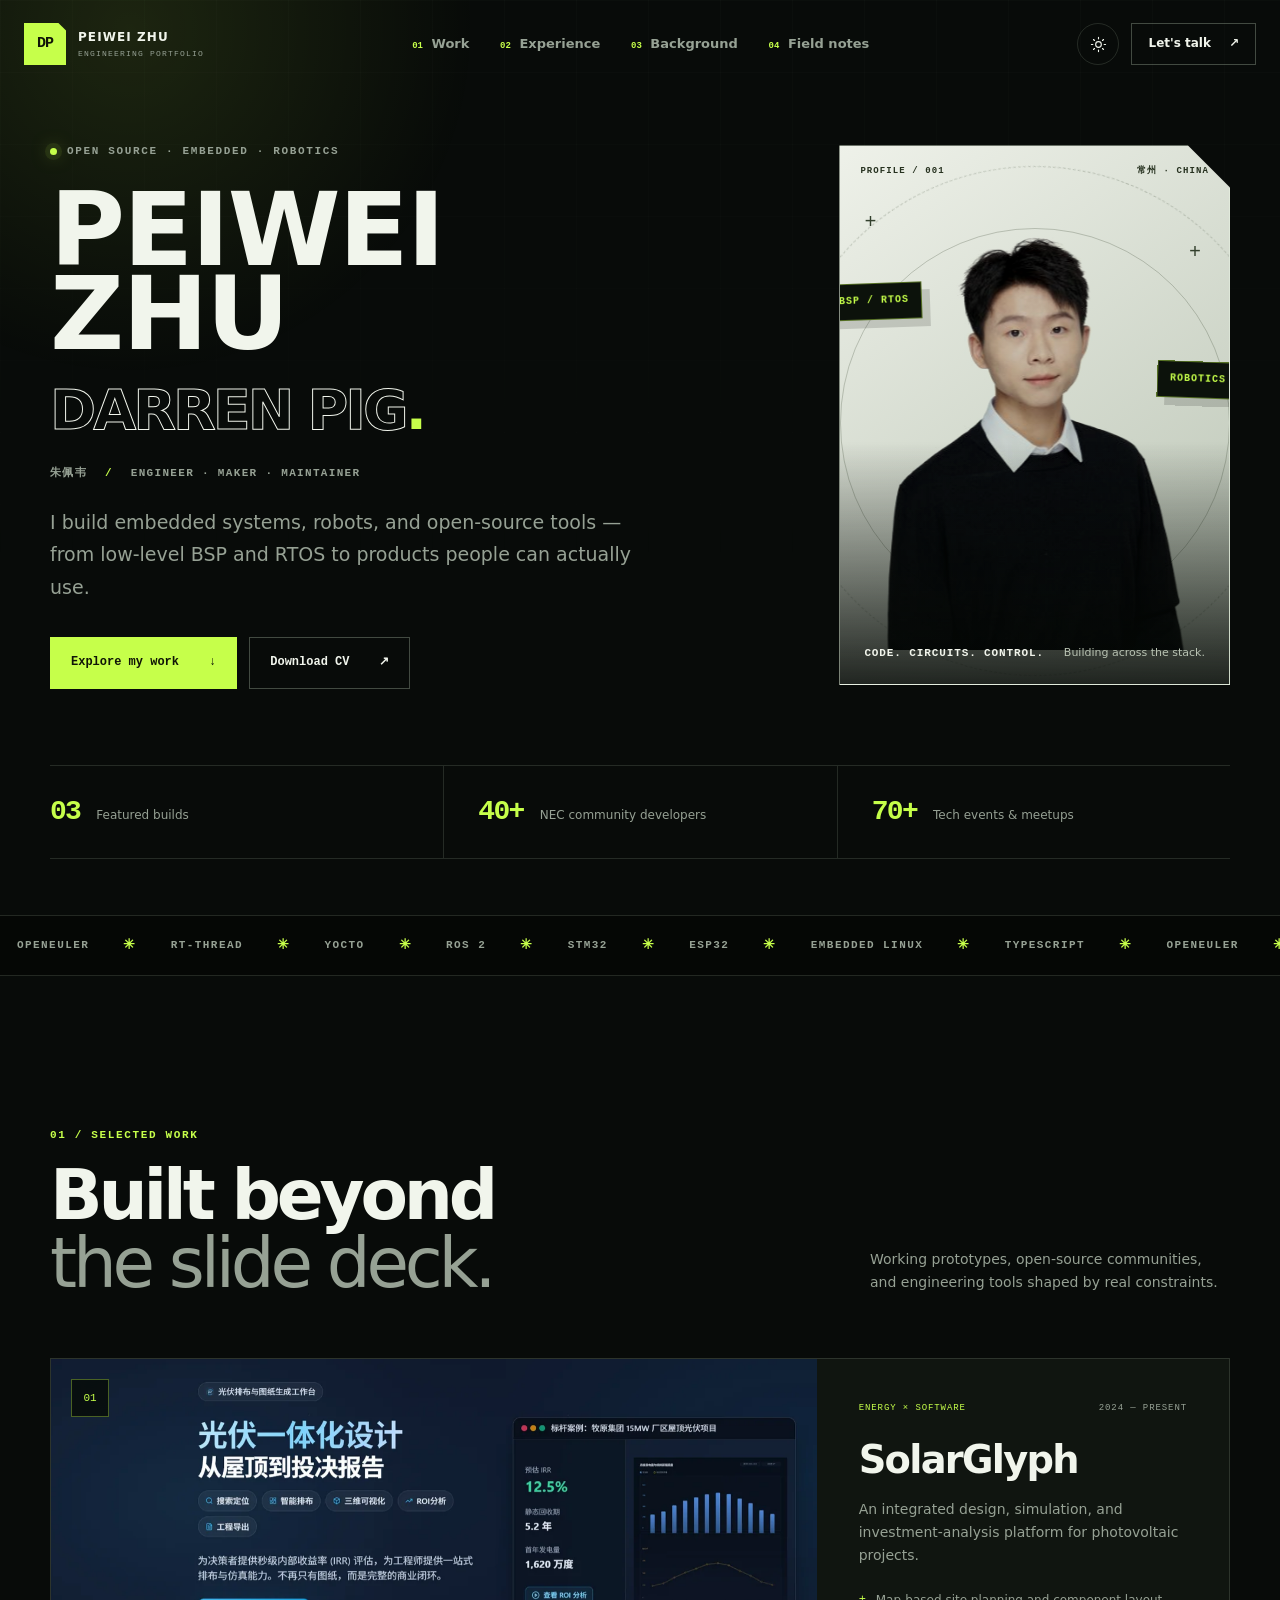
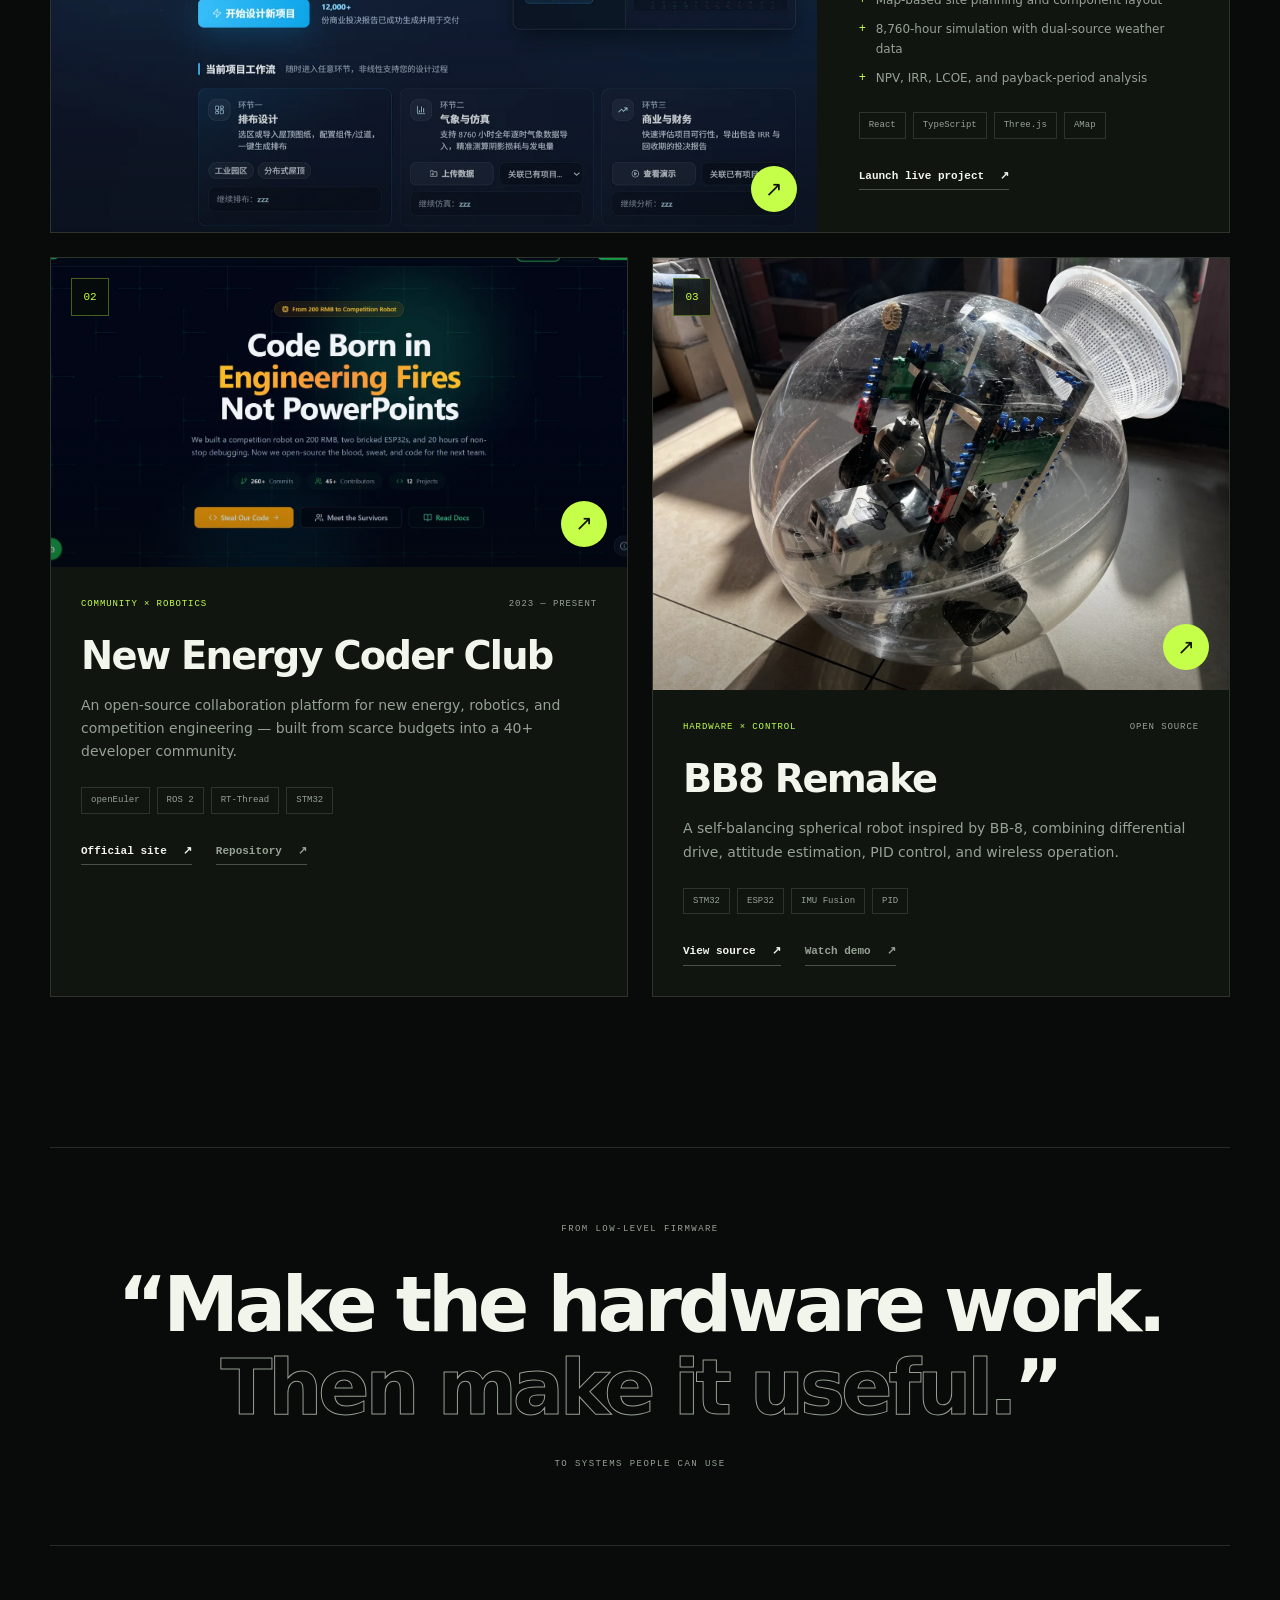
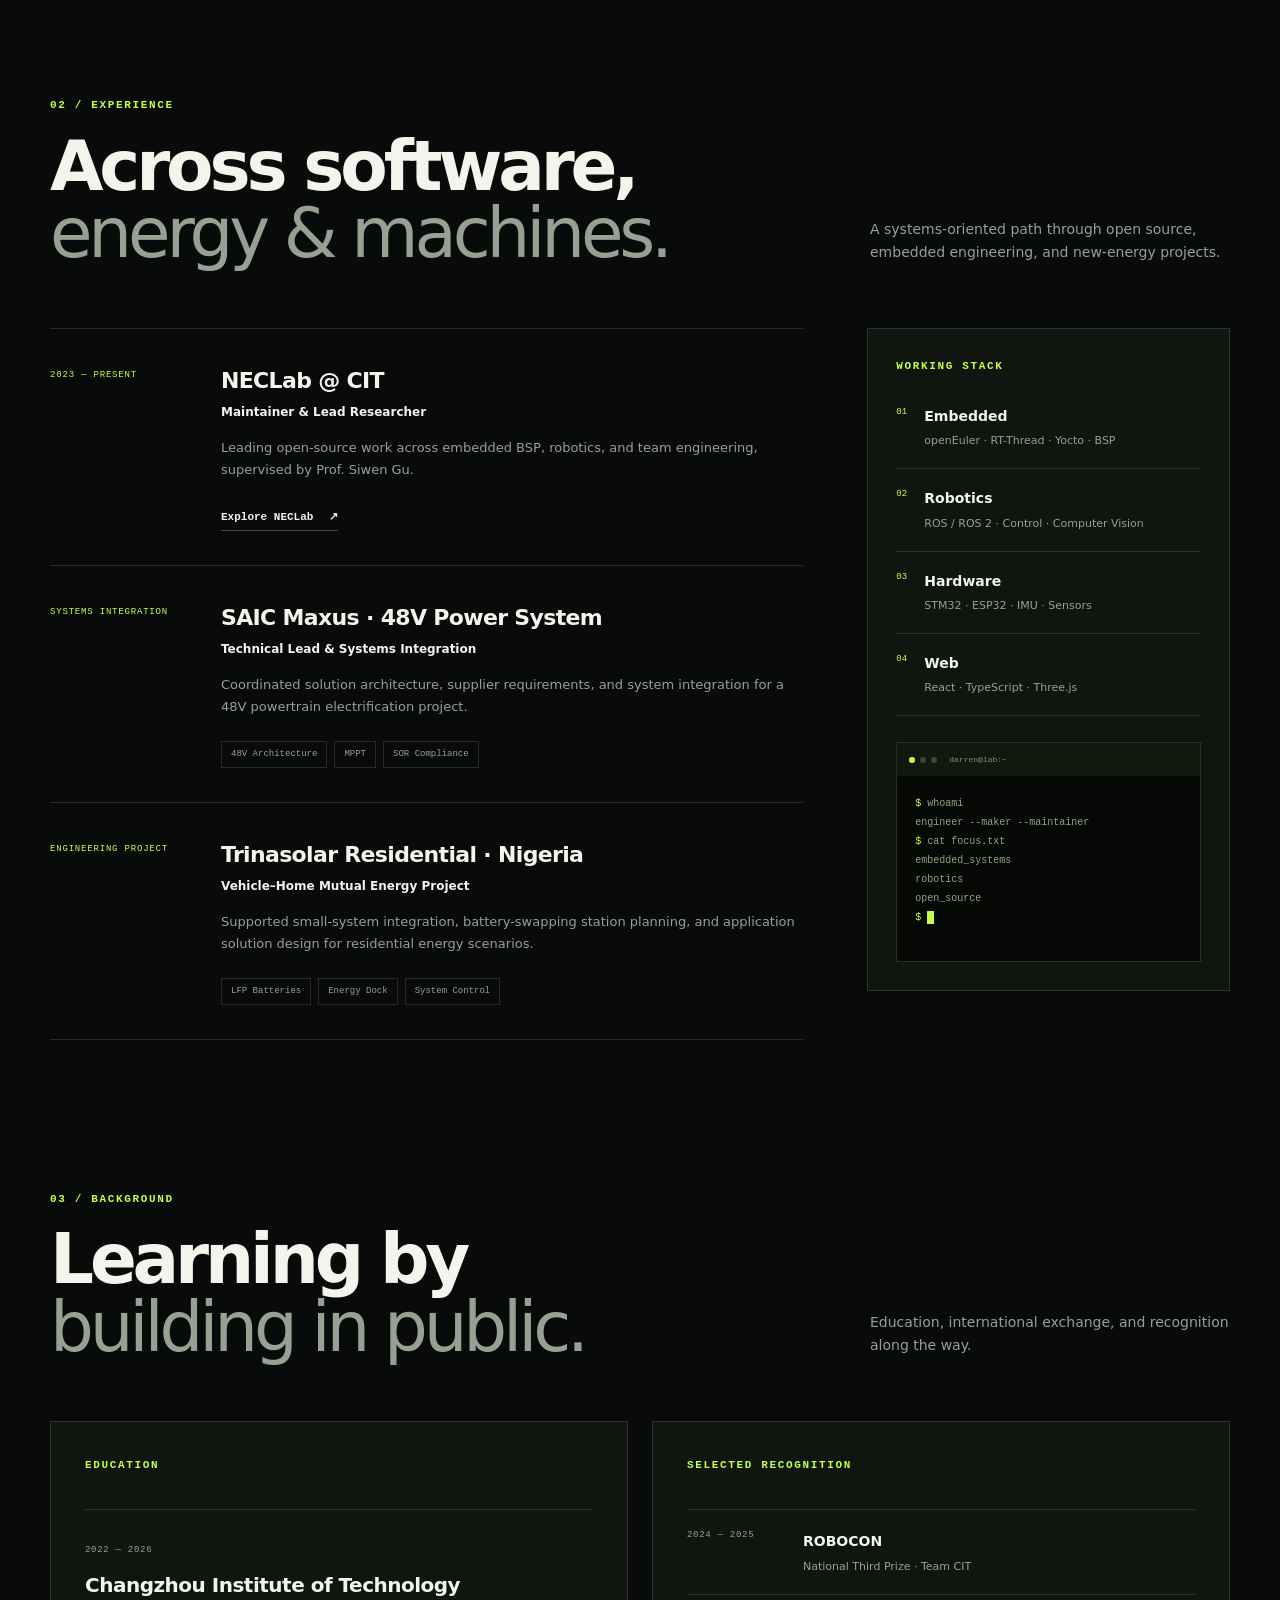
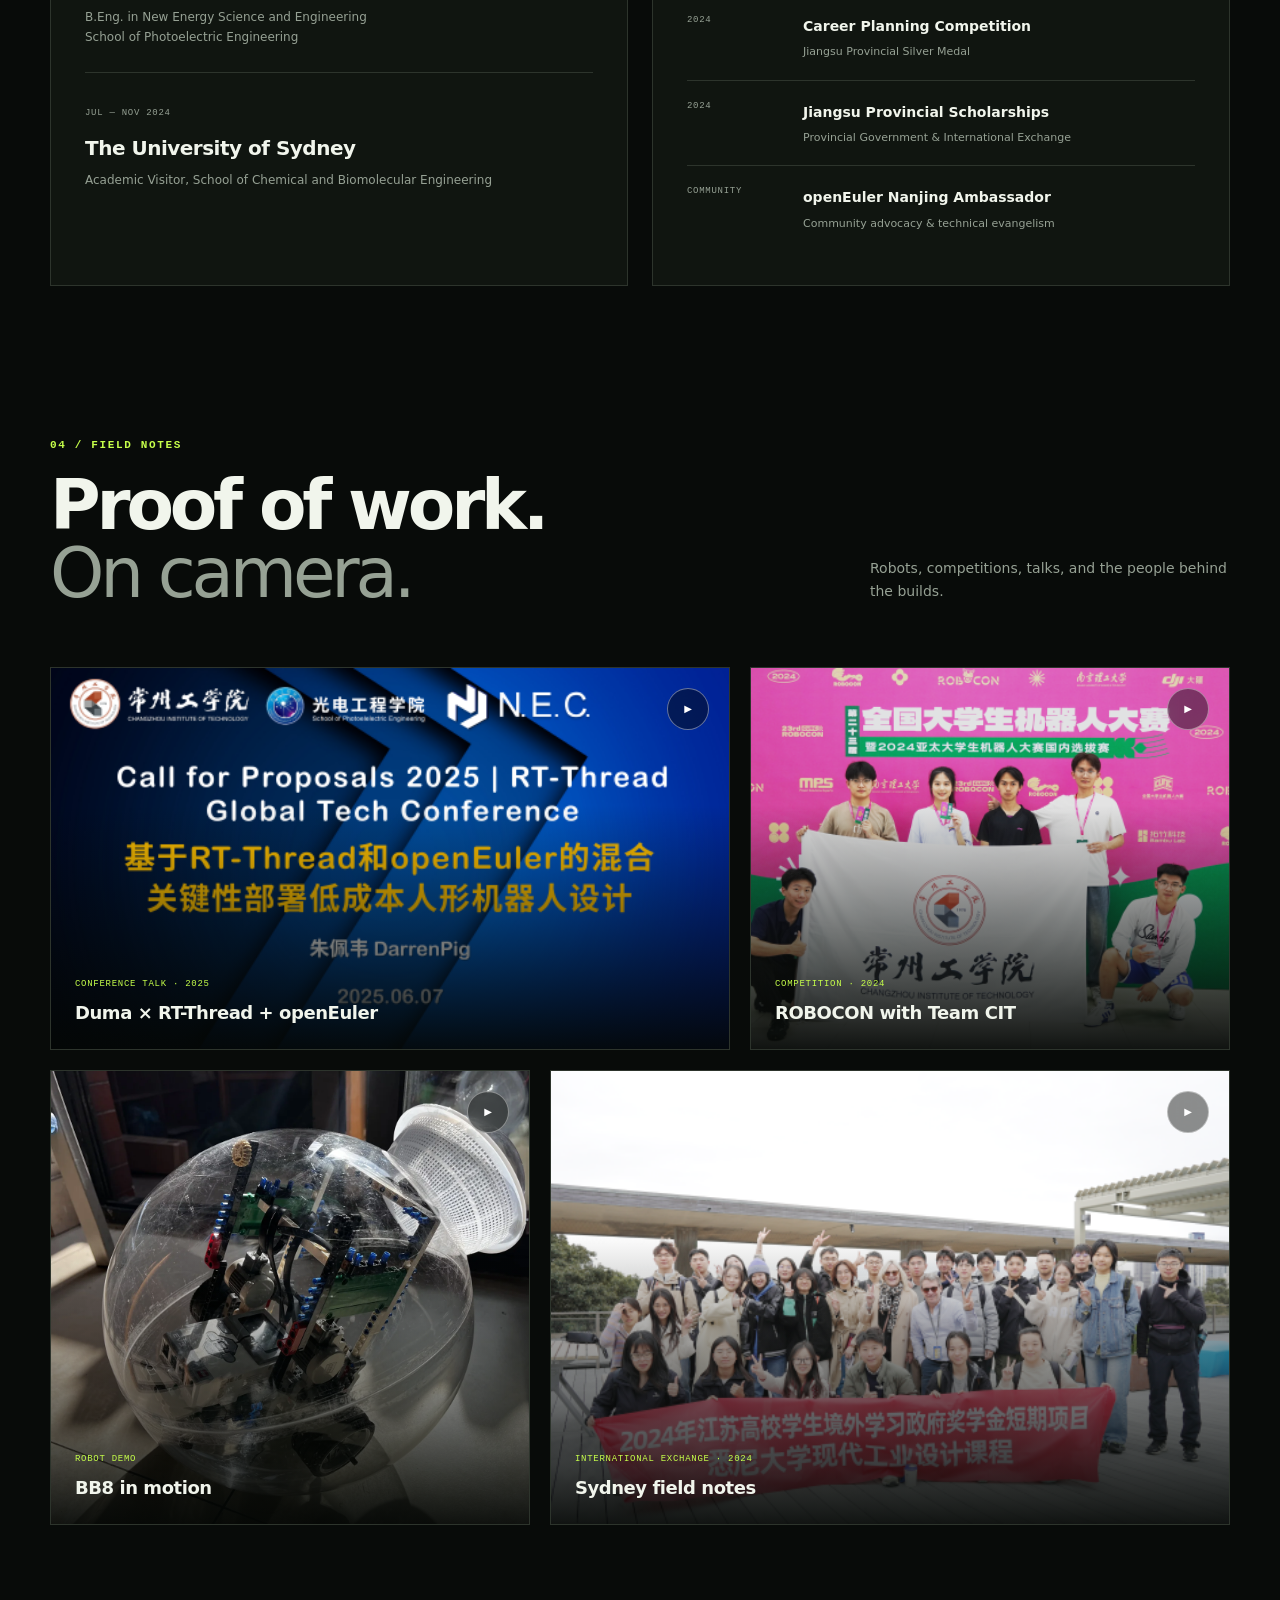
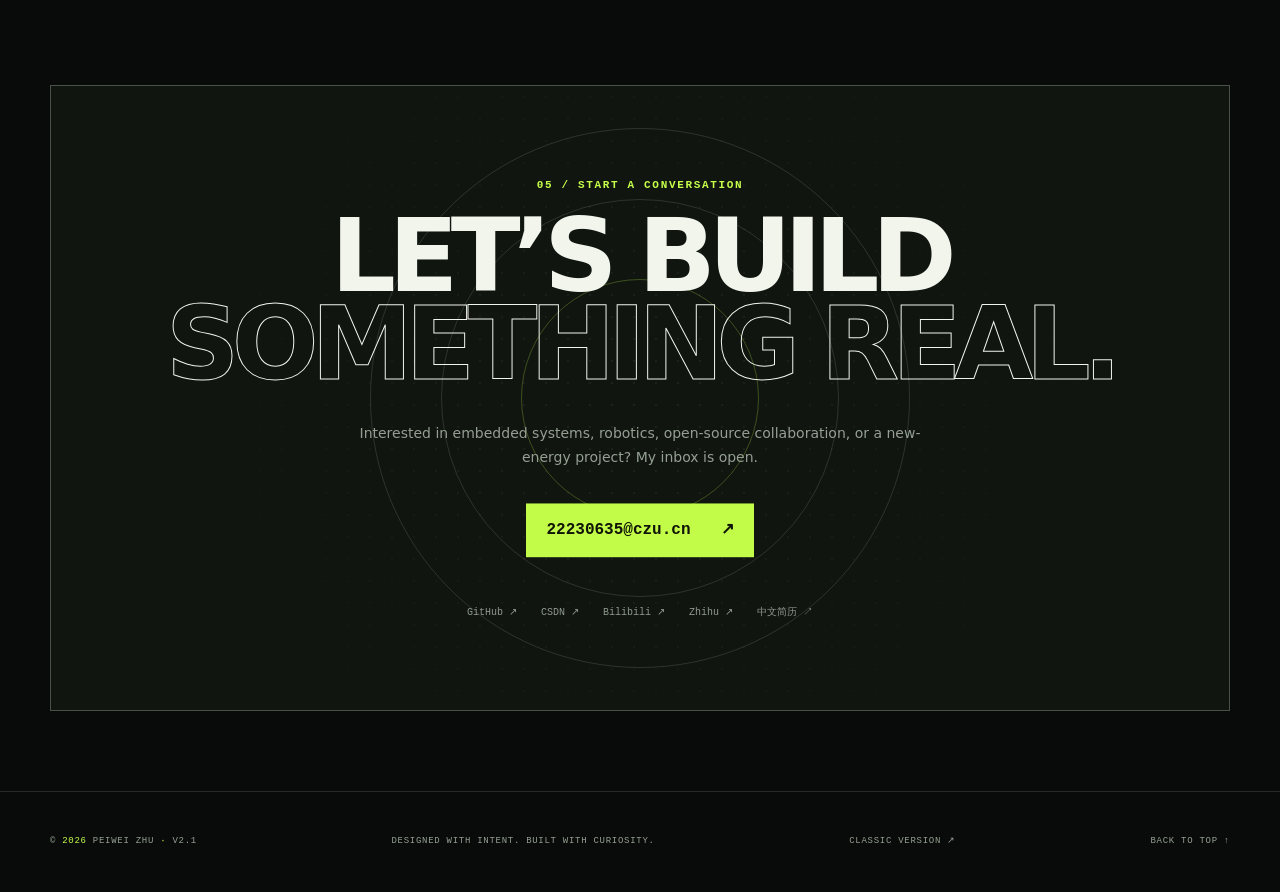
==== commit 48b242ae: "feat: add GSAP motion and embed compatibility" ====
--- a/v2/index.html
+++ b/v2/index.html
@@ -19,12 +19,20 @@
   <title>Peiwei Zhu — Embedded Systems & Robotics</title>
   <script>
     document.documentElement.classList.add('js');
+    if (window.self !== window.top) document.documentElement.classList.add('embedded');
+    window.__darrenV2Boot = false;
+    window.setTimeout(function () {
+      if (!window.__darrenV2Boot) document.documentElement.classList.remove('js');
+    }, 3000);
     try {
       const saved = localStorage.getItem('darren-theme');
       if (saved) document.documentElement.dataset.theme = saved;
     } catch (_) {}
   </script>
+  <script defer src="assets/vendor/gsap.min.js"></script>
+  <script defer src="assets/vendor/ScrollTrigger.min.js"></script>
   <script defer src="script.js" onerror="document.documentElement.classList.remove('js')"></script>
+  <script defer src="gsap-animations.js"></script>
 </head>
 <body>
   <a class="skip-link" href="#main">Skip to content</a>
@@ -80,7 +88,7 @@
           <div class="portrait-orbit orbit-two" aria-hidden="true"></div>
           <div class="portrait-cross cross-one" aria-hidden="true">+</div>
           <div class="portrait-cross cross-two" aria-hidden="true">+</div>
-          <img class="portrait" src="assets/portrait.jpg" width="500" height="500" alt="Portrait of Peiwei Zhu">
+          <img class="portrait" src="assets/portrait.jpg" width="500" height="500" alt="Portrait of Peiwei Zhu" decoding="async" fetchpriority="high">
           <div class="floating-tag tag-bsp">BSP / RTOS</div>
           <div class="floating-tag tag-robotics">ROBOTICS</div>
           <div class="portrait-caption"><strong>CODE. CIRCUITS. CONTROL.</strong><span>Building across the stack.</span></div>
@@ -114,7 +122,7 @@
       <div class="project-grid">
         <article class="project-card project-featured reveal" data-spotlight>
           <a class="project-media" href="https://solarglyph.newenergycoder.club/" target="_blank" rel="noopener" aria-label="Open SolarGlyph live demo">
-            <img src="assets/solarglyph.webp" width="1600" height="858" alt="SolarGlyph photovoltaic design and simulation dashboard" loading="lazy">
+            <picture><source srcset="assets/solarglyph.webp" type="image/webp"><img src="assets/solarglyph.jpg" width="1600" height="858" alt="SolarGlyph photovoltaic design and simulation dashboard" loading="lazy" decoding="async"></picture>
             <span class="project-number">01</span><span class="media-arrow" aria-hidden="true">↗</span>
           </a>
           <div class="project-body">
@@ -133,7 +141,7 @@
 
         <article class="project-card reveal" data-spotlight>
           <a class="project-media" href="https://www.newenergycoder.club/" target="_blank" rel="noopener" aria-label="Open New Energy Coder Club website">
-            <img src="assets/nec.webp" width="1600" height="857" alt="New Energy Coder Club open-source community website" loading="lazy">
+            <picture><source srcset="assets/nec.webp" type="image/webp"><img src="assets/nec.jpg" width="1600" height="857" alt="New Energy Coder Club open-source community website" loading="lazy" decoding="async"></picture>
             <span class="project-number">02</span><span class="media-arrow" aria-hidden="true">↗</span>
           </a>
           <div class="project-body">
@@ -150,7 +158,7 @@
 
         <article class="project-card reveal" data-delay="100" data-spotlight>
           <a class="project-media" href="https://github.com/Darrenpig/BB8-Remake" target="_blank" rel="noopener" aria-label="Open BB8 Remake repository">
-            <img src="assets/bb8.webp" width="1600" height="1200" alt="BB-8 spherical robot hardware prototype" loading="lazy">
+            <picture><source srcset="assets/bb8.webp" type="image/webp"><img src="assets/bb8.jpg" width="1600" height="1200" alt="BB-8 spherical robot hardware prototype" loading="lazy" decoding="async"></picture>
             <span class="project-number">03</span><span class="media-arrow" aria-hidden="true">↗</span>
           </a>
           <div class="project-body">
@@ -243,7 +251,7 @@
           <img src="assets/robocon.png" width="500" height="333" alt="CIT team at the 2024 ROBOCON competition" loading="lazy"><span class="media-overlay"><small>COMPETITION · 2024</small><strong>ROBOCON with Team CIT</strong></span><span class="play-button" aria-hidden="true">▶</span>
         </a>
         <a class="media-card reveal" href="https://www.bilibili.com/video/BV1PV4y197Zo/" target="_blank" rel="noopener">
-          <img src="assets/bb8.webp" width="1600" height="1200" alt="BB-8 robot motion-control demonstration" loading="lazy"><span class="media-overlay"><small>ROBOT DEMO</small><strong>BB8 in motion</strong></span><span class="play-button" aria-hidden="true">▶</span>
+          <picture><source srcset="assets/bb8.webp" type="image/webp"><img src="assets/bb8.jpg" width="1600" height="1200" alt="BB-8 robot motion-control demonstration" loading="lazy" decoding="async"></picture><span class="media-overlay"><small>ROBOT DEMO</small><strong>BB8 in motion</strong></span><span class="play-button" aria-hidden="true">▶</span>
         </a>
         <a class="media-card media-wide reveal" data-delay="80" href="https://www.bilibili.com/video/BV1hgHQeCEQu/" target="_blank" rel="noopener">
           <img src="assets/sydney.png" width="500" height="334" alt="International exchange program at the University of Sydney" loading="lazy"><span class="media-overlay"><small>INTERNATIONAL EXCHANGE · 2024</small><strong>Sydney field notes</strong></span><span class="play-button" aria-hidden="true">▶</span>
@@ -268,7 +276,7 @@
   </main>
 
   <footer class="site-footer">
-    <div class="shell"><p>© <span id="year">2026</span> PEIWEI ZHU <span>·</span> V2.0</p><p>DESIGNED WITH INTENT. BUILT WITH CURIOSITY.</p><a href="../">CLASSIC VERSION ↗</a><a href="#top">BACK TO TOP ↑</a></div>
+    <div class="shell"><p>© <span id="year">2026</span> PEIWEI ZHU <span>·</span> V2.1</p><p>DESIGNED WITH INTENT. BUILT WITH CURIOSITY.</p><a href="../">CLASSIC VERSION ↗</a><a href="#top">BACK TO TOP ↑</a></div>
   </footer>
 </body>
 </html>
--- a/v2/styles.css
+++ b/v2/styles.css
@@ -36,7 +36,7 @@
 }
 
 * { box-sizing: border-box; }
-html { scroll-behavior: smooth; scroll-padding-top: 100px; }
+html { scroll-behavior: smooth; scroll-padding-top: 100px; -webkit-text-size-adjust: 100%; text-size-adjust: 100%; }
 body {
   margin: 0;
   overflow-x: hidden;
@@ -71,7 +71,10 @@
 .skip-link:focus { transform: translateY(0); }
 :focus-visible { outline: 2px solid var(--accent); outline-offset: 5px; }
 
-.shell { width: min(var(--shell), calc(100% - 48px)); margin-inline: auto; }
+.shell { width: calc(100% - 48px); max-width: var(--shell); margin-inline: auto; }
+@supports (width: min(1px, 2px)) {
+  .shell { width: min(var(--shell), calc(100% - 48px)); }
+}
 .accent { color: var(--accent); }
 .page-grid {
   position: fixed;
@@ -81,6 +84,7 @@
   background-image: linear-gradient(var(--line) 1px, transparent 1px), linear-gradient(90deg, var(--line) 1px, transparent 1px);
   background-size: 72px 72px;
   opacity: 0.15;
+  -webkit-mask-image: linear-gradient(to bottom, black, transparent 75%);
   mask-image: linear-gradient(to bottom, black, transparent 75%);
 }
 body::before {
@@ -126,8 +130,11 @@
   border-bottom: 1px solid transparent;
   transition: background 250ms ease, border-color 250ms ease;
 }
-.site-header.scrolled { background: var(--glass); border-color: var(--line); backdrop-filter: blur(18px); }
-.nav-shell { width: min(1320px, calc(100% - 48px)); height: 88px; margin-inline: auto; display: flex; align-items: center; justify-content: space-between; gap: 32px; }
+.site-header.scrolled { background: var(--glass); border-color: var(--line); -webkit-backdrop-filter: blur(18px); backdrop-filter: blur(18px); }
+.nav-shell { width: calc(100% - 48px); max-width: 1320px; height: 88px; margin-inline: auto; display: flex; align-items: center; justify-content: space-between; gap: 32px; }
+@supports (width: min(1px, 2px)) {
+  .nav-shell { width: min(1320px, calc(100% - 48px)); }
+}
 .brand { display: inline-flex; align-items: center; gap: 12px; flex-shrink: 0; }
 .brand-mark { display: grid; place-items: center; width: 42px; height: 42px; background: var(--accent); color: var(--accent-ink); font-family: var(--font-mono); font-weight: 900; font-size: 15px; letter-spacing: -1px; clip-path: polygon(0 0, 82% 0, 100% 18%, 100% 100%, 0 100%); }
 .brand-copy { font-size: 12px; font-weight: 850; letter-spacing: 0.09em; line-height: 1.2; }
@@ -152,14 +159,14 @@
 .menu-toggle[aria-expanded="true"] span:first-child { transform: translateY(4px) rotate(45deg); }
 .menu-toggle[aria-expanded="true"] span:last-child { transform: translateY(-4px) rotate(-45deg); }
 
-.hero { position: relative; display: grid; grid-template-columns: minmax(0, 1.3fr) minmax(330px, 0.7fr); gap: 64px; align-items: center; min-height: 100svh; padding-top: 142px; padding-bottom: 56px; }
+.hero { position: relative; display: grid; grid-template-columns: minmax(0, 1.3fr) minmax(330px, 0.7fr); gap: 64px; align-items: center; min-height: 100vh; min-height: 100svh; padding-top: 142px; padding-bottom: 56px; }
 .eyebrow, .section-kicker, .card-label { color: var(--muted); font-family: var(--font-mono); font-size: 11px; font-weight: 600; letter-spacing: 0.15em; }
 .eyebrow { display: flex; align-items: center; gap: 10px; margin-bottom: 28px; }
 .status-dot { width: 7px; height: 7px; border-radius: 50%; background: var(--accent); box-shadow: 0 0 0 5px rgba(198, 255, 74, 0.08), 0 0 18px rgba(198, 255, 74, 0.6); animation: pulse 2.6s ease-in-out infinite; }
 @keyframes pulse { 50% { opacity: 0.45; box-shadow: 0 0 0 9px rgba(198, 255, 74, 0); } }
 .hero h1 { font-weight: 900; letter-spacing: -0.075em; line-height: 0.82; text-transform: uppercase; }
-.hero-name { display: block; font-size: clamp(76px, 8vw, 126px); }
-.hero-alias { display: block; margin-top: 26px; color: transparent; font-size: clamp(40px, 4.35vw, 68px); letter-spacing: -0.055em; line-height: 1; -webkit-text-stroke: 1px var(--text); }
+.hero-name { display: block; font-size: 104px; font-size: clamp(76px, 8vw, 126px); }
+.hero-alias { display: block; margin-top: 26px; color: transparent; font-size: 56px; font-size: clamp(40px, 4.35vw, 68px); letter-spacing: -0.055em; line-height: 1; -webkit-text-stroke: 1px var(--text); }
 .hero-alias .accent { -webkit-text-stroke: 0; }
 .hero-chinese { margin-top: 26px; color: var(--muted); font-family: var(--font-mono); font-size: 11px; font-weight: 600; letter-spacing: 0.12em; }
 .hero-chinese span { margin-inline: 10px; color: var(--accent); }
@@ -206,7 +213,7 @@
 .section { padding-top: 150px; }
 .section-header { display: flex; justify-content: space-between; align-items: end; gap: 60px; margin-bottom: 60px; }
 .section-kicker { margin-bottom: 18px; color: var(--accent); }
-.section-header h2 { font-size: clamp(42px, 5.4vw, 74px); font-weight: 820; letter-spacing: -0.06em; line-height: 0.98; }
+.section-header h2 { font-size: 64px; font-size: clamp(42px, 5.4vw, 74px); font-weight: 820; letter-spacing: -0.06em; line-height: 0.98; }
 .section-header h2 span { color: var(--muted); font-weight: 500; }
 .section-header > p { max-width: 360px; padding-bottom: 4px; color: var(--muted); font-size: 14px; }
 
@@ -215,12 +222,13 @@
 .project-card:hover { transform: translateY(-5px); border-color: var(--line-strong); }
 .project-featured { grid-column: 1 / -1; display: grid; grid-template-columns: minmax(0, 1.3fr) minmax(320px, 0.7fr); }
 .project-media { position: relative; display: block; overflow: hidden; min-height: 260px; background: #0a1012; }
+.project-media picture, .media-card picture { display: block; width: 100%; height: 100%; }
 .project-media::after { content: ""; position: absolute; inset: 0; background: linear-gradient(to top, rgba(5, 8, 6, 0.34), transparent 45%); pointer-events: none; }
 .project-media img { width: 100%; height: 100%; object-fit: cover; transition: transform 600ms cubic-bezier(.2,.7,.2,1), filter 300ms ease; }
 .project-card:hover .project-media img { transform: scale(1.035); }
 .project-featured .project-media { min-height: 460px; }
 .project-featured .project-media img { object-position: left top; }
-.project-number { position: absolute; top: 20px; left: 20px; z-index: 2; display: grid; place-items: center; width: 38px; height: 38px; background: rgba(7, 11, 8, 0.82); color: #c6ff4a; border: 1px solid rgba(198, 255, 74, 0.35); font-family: var(--font-mono); font-size: 11px; backdrop-filter: blur(10px); }
+.project-number { position: absolute; top: 20px; left: 20px; z-index: 2; display: grid; place-items: center; width: 38px; height: 38px; background: rgba(7, 11, 8, 0.82); color: #c6ff4a; border: 1px solid rgba(198, 255, 74, 0.35); font-family: var(--font-mono); font-size: 11px; -webkit-backdrop-filter: blur(10px); backdrop-filter: blur(10px); }
 .media-arrow { position: absolute; right: 20px; bottom: 20px; z-index: 2; display: grid; place-items: center; width: 46px; height: 46px; border-radius: 50%; background: #c6ff4a; color: #101507; font-size: 21px; transition: transform 250ms ease; }
 .project-media:hover .media-arrow { transform: rotate(45deg); }
 .project-body { position: relative; z-index: 6; padding: 30px; }
@@ -242,7 +250,7 @@
 
 .statement { margin-top: 150px; padding-block: 74px; border-block: 1px solid var(--line); text-align: center; }
 .statement > p { color: var(--muted); font-family: var(--font-mono); font-size: 9px; letter-spacing: 0.16em; }
-.statement blockquote { margin-block: 28px; font-size: clamp(38px, 6vw, 76px); font-weight: 780; letter-spacing: -0.055em; line-height: 1.08; }
+.statement blockquote { margin-block: 28px; font-size: 64px; font-size: clamp(38px, 6vw, 76px); font-weight: 780; letter-spacing: -0.055em; line-height: 1.08; }
 .statement blockquote span { color: transparent; -webkit-text-stroke: 1px var(--muted); }
 
 .experience-layout { display: grid; grid-template-columns: minmax(0, 1.35fr) minmax(300px, 0.65fr); gap: 64px; align-items: start; }
@@ -289,18 +297,18 @@
 .media-overlay { position: absolute; inset: auto 24px 22px; z-index: 2; }
 .media-overlay small { display: block; margin-bottom: 6px; color: #c6ff4a; font-family: var(--font-mono); font-size: 9px; letter-spacing: 0.08em; }
 .media-overlay strong { color: #f1f5ec; font-size: 18px; letter-spacing: -0.025em; }
-.play-button { position: absolute; top: 20px; right: 20px; z-index: 2; display: grid; place-items: center; width: 42px; height: 42px; border: 1px solid rgba(255,255,255,0.4); border-radius: 50%; background: rgba(5,8,6,0.45); color: white; font-size: 10px; backdrop-filter: blur(8px); transition: background 180ms ease, color 180ms ease; }
+.play-button { position: absolute; top: 20px; right: 20px; z-index: 2; display: grid; place-items: center; width: 42px; height: 42px; border: 1px solid rgba(255,255,255,0.4); border-radius: 50%; background: rgba(5,8,6,0.45); color: white; font-size: 10px; -webkit-backdrop-filter: blur(8px); backdrop-filter: blur(8px); transition: background 180ms ease, color 180ms ease; }
 .media-card:hover .play-button { background: #c6ff4a; color: #101507; border-color: #c6ff4a; }
 
 .contact-section { position: relative; isolation: isolate; overflow: hidden; margin-top: 160px; padding: 90px 64px; border: 1px solid var(--line-strong); background: var(--surface); text-align: center; }
-.contact-section::before { content: ""; position: absolute; inset: 0; z-index: -2; background-image: radial-gradient(var(--line-strong) 1px, transparent 1px); background-size: 22px 22px; opacity: 0.24; mask-image: radial-gradient(circle at center, black, transparent 75%); }
+.contact-section::before { content: ""; position: absolute; inset: 0; z-index: -2; background-image: radial-gradient(var(--line-strong) 1px, transparent 1px); background-size: 22px 22px; opacity: 0.24; -webkit-mask-image: radial-gradient(circle at center, black, transparent 75%); mask-image: radial-gradient(circle at center, black, transparent 75%); }
 .contact-orbit { position: absolute; width: 540px; height: 540px; top: 50%; left: 50%; z-index: -1; border: 1px solid var(--line); border-radius: 50%; transform: translate(-50%, -50%); }
 .contact-orbit::before, .contact-orbit::after { content: ""; position: absolute; inset: 70px; border: 1px solid var(--line); border-radius: 50%; }
 .contact-orbit::after { inset: 150px; border-color: var(--accent); opacity: 0.25; }
-.contact-section h2 { font-size: clamp(52px, 8vw, 104px); font-weight: 900; letter-spacing: -0.075em; line-height: 0.86; }
+.contact-section h2 { font-size: 88px; font-size: clamp(52px, 8vw, 104px); font-weight: 900; letter-spacing: -0.075em; line-height: 0.86; }
 .contact-section h2 span { color: transparent; -webkit-text-stroke: 1px var(--text); }
 .contact-section > p:not(.section-kicker) { max-width: 570px; margin: 34px auto 0; color: var(--muted); font-size: 14px; }
-.contact-email { display: inline-flex; align-items: center; gap: 30px; margin-top: 34px; padding: 14px 20px; background: var(--accent); color: var(--accent-ink); font-family: var(--font-mono); font-size: clamp(12px, 2vw, 16px); font-weight: 800; }
+.contact-email { display: inline-flex; align-items: center; gap: 30px; max-width: 100%; margin-top: 34px; padding: 14px 20px; background: var(--accent); color: var(--accent-ink); font-family: var(--font-mono); font-size: clamp(12px, 2vw, 16px); font-weight: 800; overflow-wrap: anywhere; }
 .contact-email:hover span { transform: translate(3px, -3px); }
 .contact-email span { transition: transform 180ms ease; }
 .social-links { display: flex; flex-wrap: wrap; justify-content: center; gap: 24px; margin-top: 46px; }
@@ -314,6 +322,20 @@
 
 .js .reveal { opacity: 0; transform: translateY(26px); transition: opacity 700ms cubic-bezier(.2,.7,.2,1), transform 700ms cubic-bezier(.2,.7,.2,1); transition-delay: var(--delay, 0ms); }
 .js .reveal.is-visible { opacity: 1; transform: translateY(0); }
+.js.gsap-enabled .reveal { opacity: 1; transform: none; transition: none; }
+.gsap-enabled .orbit-two { animation: none; }
+
+@supports not (-webkit-text-stroke: 1px #000) {
+  .hero-alias, .statement blockquote span, .contact-section h2 span { color: var(--muted); }
+}
+@supports not ((backdrop-filter: blur(1px)) or (-webkit-backdrop-filter: blur(1px))) {
+  .site-header.scrolled, .primary-nav { background: var(--bg); }
+}
+
+/* Embedded WebViews get a lighter, non-fixed presentation. */
+.embedded .cursor-glow, .embedded .scroll-progress { display: none; }
+.embedded .site-header { position: absolute; }
+.embedded .hero { min-height: auto; }
 
 @media (max-width: 1080px) {
   .primary-nav { gap: 18px; }
@@ -329,7 +351,7 @@
 @media (max-width: 860px) {
   .nav-shell { height: 76px; }
   .brand-copy { display: none; }
-  .primary-nav { position: fixed; inset: 76px 0 auto; display: grid; gap: 0; padding: 18px 24px 30px; background: var(--glass); border-bottom: 1px solid var(--line); backdrop-filter: blur(20px); transform: translateY(-140%); opacity: 0; visibility: hidden; transition: transform 250ms ease, opacity 250ms ease, visibility 250ms; }
+  .primary-nav { position: fixed; inset: 76px 0 auto; display: grid; gap: 0; padding: 18px 24px 30px; background: var(--glass); border-bottom: 1px solid var(--line); -webkit-backdrop-filter: blur(20px); backdrop-filter: blur(20px); transform: translateY(-140%); opacity: 0; visibility: hidden; transition: transform 250ms ease, opacity 250ms ease, visibility 250ms; }
   .primary-nav.open { transform: translateY(0); opacity: 1; visibility: visible; transition: transform 250ms ease, opacity 250ms ease; }
   .primary-nav a { padding: 16px 4px; border-bottom: 1px solid var(--line); font-size: 16px; }
   .primary-nav a span { display: inline; }
@@ -339,8 +361,8 @@
   .hero { grid-template-columns: minmax(0, 1fr); min-height: auto; padding-top: 134px; }
   .hero > * { min-width: 0; }
   .hero-copy { width: 100%; max-width: 720px; }
-  .hero-name { font-size: clamp(82px, 16vw, 126px); }
-  .hero-alias { font-size: clamp(44px, 8.5vw, 68px); }
+  .hero-name { font-size: 104px; font-size: clamp(82px, 16vw, 126px); }
+  .hero-alias { font-size: 56px; font-size: clamp(44px, 8.5vw, 68px); }
   .hero-visual { width: 100%; max-width: 520px; margin: 20px auto 0; }
   .portrait-card { min-height: 580px; }
   .hero-stats { margin-top: 34px; }
@@ -361,8 +383,8 @@
   .page-grid { background-size: 48px 48px; }
   .hero { gap: 30px; padding-top: 118px; padding-bottom: 38px; }
   .eyebrow { margin-bottom: 24px; font-size: 9px; letter-spacing: 0.1em; }
-  .hero-name { font-size: clamp(70px, 22vw, 100px); }
-  .hero-alias { margin-top: 20px; font-size: clamp(35px, 10.5vw, 50px); -webkit-text-stroke-width: 0.8px; }
+  .hero-name { font-size: 78px; font-size: clamp(70px, 22vw, 100px); }
+  .hero-alias { margin-top: 20px; font-size: 40px; font-size: clamp(35px, 10.5vw, 50px); -webkit-text-stroke-width: 0.8px; }
   .hero-chinese { font-size: 8px; line-height: 1.8; }
   .hero-chinese span { margin-inline: 5px; }
   .hero-intro { font-size: 16px; }
@@ -383,7 +405,7 @@
   .hero-stats dt { min-width: 62px; font-size: 25px; }
   .ticker-group { gap: 24px; }
   .section { padding-top: 94px; }
-  .section-header h2 { font-size: clamp(39px, 12vw, 58px); }
+  .section-header h2 { font-size: 46px; font-size: clamp(39px, 12vw, 58px); }
   .project-grid { grid-template-columns: 1fr; gap: 18px; }
   .project-featured { grid-column: auto; }
   .project-featured .project-media, .project-media { min-height: 230px; }
@@ -400,7 +422,7 @@
   .media-overlay { inset: auto 18px 18px; }
   .media-overlay strong { font-size: 16px; }
   .contact-section { width: calc(100% - 30px); padding: 64px 18px; }
-  .contact-section h2 { font-size: clamp(45px, 14.2vw, 70px); }
+  .contact-section h2 { font-size: 54px; font-size: clamp(45px, 14.2vw, 70px); }
   .contact-section > p:not(.section-kicker) { font-size: 13px; }
   .contact-email { gap: 14px; padding: 13px 15px; }
   .social-links { gap: 18px; }
